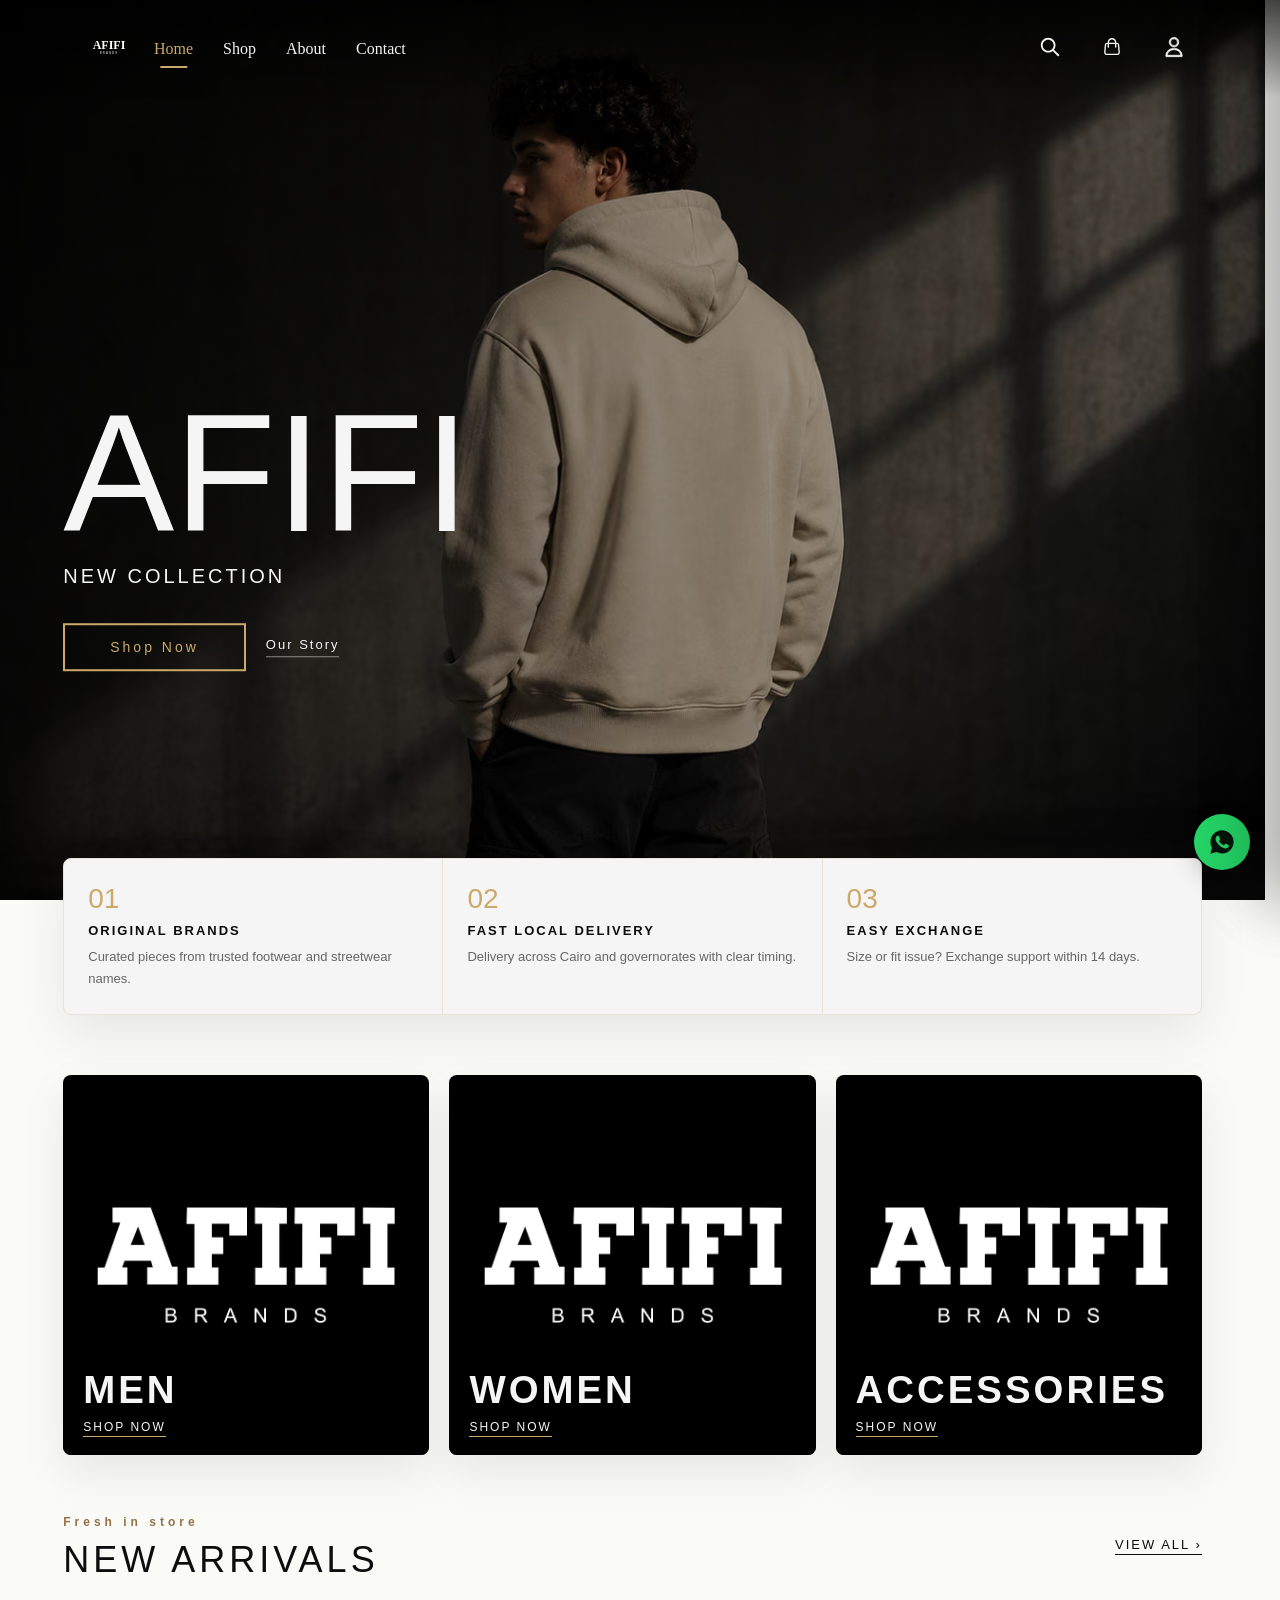
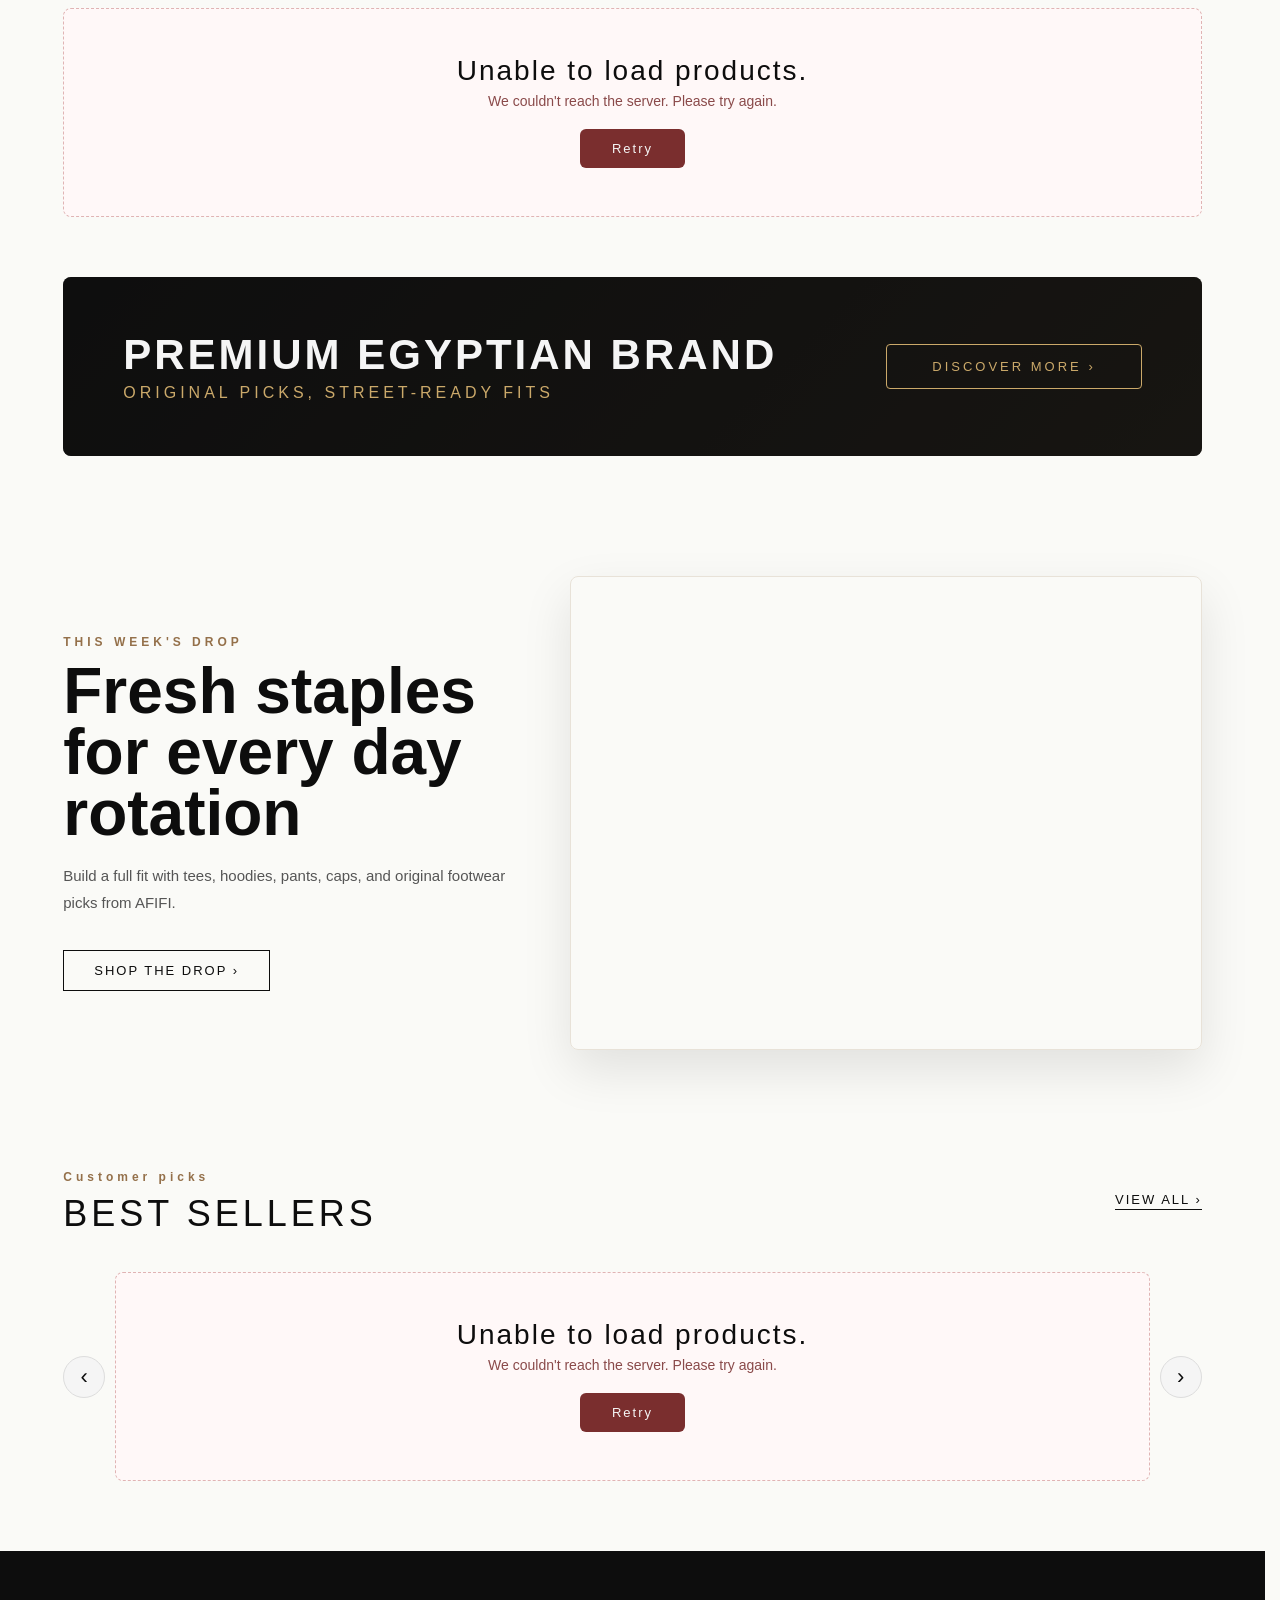
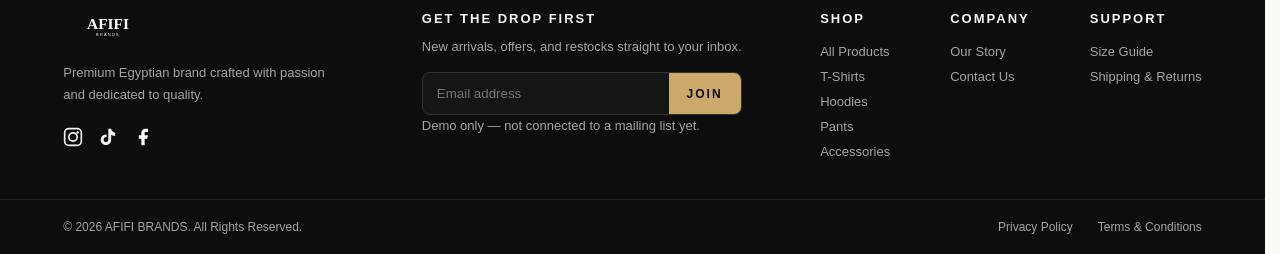
==== index.html @ f8538f4c "Improve storefront accessibility semantics" ====
<!DOCTYPE html>
<html lang="en">
<head>
    <meta charset="UTF-8">
    <meta name="viewport" content="width=device-width, initial-scale=1.0">
    <meta http-equiv="X-UA-Compatible" content="ie=edge">
    <link rel="icon" href="favicon.ico" sizes="any">
    <link rel="icon" type="image/png" sizes="32x32" href="images/favicon/favicon-32x32.png">
    <link rel="icon" type="image/png" sizes="16x16" href="images/favicon/favicon-16x16.png">
    <link rel="apple-touch-icon" sizes="180x180" href="images/favicon/apple-touch-icon.png">
    <link rel="manifest" href="images/favicon/site.webmanifest">
    <meta name="theme-color" content="#0D0D0D">
    <link rel="preload" href="fonts/bebas-neue-latin.woff2" as="font" type="font/woff2" crossorigin>
    <link rel="preload" href="fonts/montserrat-500-latin.woff2" as="font" type="font/woff2" crossorigin>
    <link rel="preload" as="image" type="image/avif" imagesrcset="images/hero/slide-1-768.avif 768w, images/hero/slide-1-1280.avif 1280w, images/hero/slide-1-1920.avif 1920w" imagesizes="100vw">
    <link rel="preload" as="image" type="image/webp" imagesrcset="images/hero/slide-1-768.webp 768w, images/hero/slide-1-1280.webp 1280w, images/hero/slide-1-1920.webp 1920w" imagesizes="100vw">
    <link rel="stylesheet" href="brand.css?v=1.40">
    <title>AFIFI | CLOTHING BRAND</title>
    <meta name="description" content="AFIFI - premium Egyptian streetwear brand. Shop original tees, hoodies, pants, and accessories built for everyday rotation.">
</head>
<body>

<nav class="navbar">
    <a href="index.html"><img src="images/AFIFI_BRANDS_VECTOR.svg" alt="AFIFI Logo"></a>
    <button class="hamburger" id="hamburger" aria-label="Menu">
        <span></span><span></span><span></span>
    </button>
    <div class="nav-menu" id="navMenu">
        <div class="sections">
            <a href="index.html" class="active">Home</a>
            <a href="shop.html">Shop</a>
            <a href="about.html">About</a>
            <a href="contact.html">Contact</a>
        </div>
        <div class="icons">
            <a href="#" aria-label="Search"><img src="images/search icon.svg" alt=""></a>
            <a href="#" aria-label="Cart"><img src="images/cart.svg" alt=""></a>
            <a href="#" aria-label="Profile"><img src="images/profile.svg" alt=""></a>
        </div>
    </div>
</nav>

<main id="main-content">

<section class="hero">
    <div class="hero-slides">
        <picture>
            <source type="image/avif" sizes="100vw" srcset="images/hero/slide-1-768.avif 768w, images/hero/slide-1-1280.avif 1280w, images/hero/slide-1-1920.avif 1920w">
            <source type="image/webp" sizes="100vw" srcset="images/hero/slide-1-768.webp 768w, images/hero/slide-1-1280.webp 1280w, images/hero/slide-1-1920.webp 1920w">
            <img src="images/hero/slide-1-1920.webp" class="slide active" alt="AFIFI collection look" width="1448" height="1086" decoding="async" fetchpriority="high">
        </picture>
        <picture data-lazy-slide>
            <source type="image/avif" sizes="100vw" data-srcset="images/hero/slide-2-768.avif 768w, images/hero/slide-2-1280.avif 1280w, images/hero/slide-2-1920.avif 1920w">
            <source type="image/webp" sizes="100vw" data-srcset="images/hero/slide-2-768.webp 768w, images/hero/slide-2-1280.webp 1280w, images/hero/slide-2-1920.webp 1920w">
            <img class="slide" data-src="images/hero/slide-2-1920.webp" alt="AFIFI streetwear look" width="1448" height="1086" decoding="async">
        </picture>
        <picture data-lazy-slide>
            <source type="image/avif" sizes="100vw" data-srcset="images/hero/slide-3-768.avif 768w, images/hero/slide-3-1280.avif 1280w, images/hero/slide-3-1920.avif 1920w">
            <source type="image/webp" sizes="100vw" data-srcset="images/hero/slide-3-768.webp 768w, images/hero/slide-3-1280.webp 1280w, images/hero/slide-3-1920.webp 1920w">
            <img class="slide" data-src="images/hero/slide-3-1920.webp" alt="AFIFI premium outfit" width="1448" height="1086" decoding="async">
        </picture>
    </div>
    <div class="hero-overlay"></div>
    <div class="hero-content">
        <h1>AFIFI</h1>
        <p>New Collection</p>
        <div class="hero-actions">
            <a href="shop.html" class="hero-btn">Shop Now</a>
            <a href="about.html" class="hero-link">Our Story</a>
        </div>
    </div>
</section>

<section class="trust-strip" aria-label="Shopping benefits">
    <div class="trust-item">
        <span>01</span>
        <strong>Original Brands</strong>
        <p>Curated pieces from trusted footwear and streetwear names.</p>
    </div>
    <div class="trust-item">
        <span>02</span>
        <strong>Fast Local Delivery</strong>
        <p>Delivery across Cairo and governorates with clear timing.</p>
    </div>
    <div class="trust-item">
        <span>03</span>
        <strong>Easy Exchange</strong>
        <p>Size or fit issue? Exchange support within 14 days.</p>
    </div>
</section>

<section class="categories">
    <a href="shop.html" class="category-card">
        <img src="images/Brand-logo.jpg" alt="Men">
        <div class="category-overlay">
            <h2>MEN</h2>
            <span>SHOP NOW</span>
        </div>
    </a>
    <a href="shop.html" class="category-card">
        <img src="images/Brand-logo.jpg" alt="Women">
        <div class="category-overlay">
            <h2>WOMEN</h2>
            <span>SHOP NOW</span>
        </div>
    </a>
    <a href="shop.html" class="category-card">
        <img src="images/Brand-logo.jpg" alt="Accessories">
        <div class="category-overlay">
            <h2>ACCESSORIES</h2>
            <span>SHOP NOW</span>
        </div>
    </a>
</section>

<section class="new-arrivals">
    <div class="arrivals-header">
        <div>
            <span class="section-label">Fresh in store</span>
            <h2>NEW ARRIVALS</h2>
        </div>
        <a href="shop.html" class="view-all">VIEW ALL &rsaquo;</a>
    </div>
    <div class="products-grid is-loading" id="newArrivalsGrid" aria-busy="true">
        <div class="home-section-loading" data-home-loading aria-live="polite">
            <div class="home-section-loading-spinner" aria-hidden="true"></div>
            <p class="home-section-loading-text">Loading new arrivals...</p>
        </div>
        <div class="home-products-empty" id="newArrivalsEmpty" hidden>
            <p class="home-products-empty-title">No new arrivals yet.</p>
            <p class="home-products-empty-text">Check back soon for fresh drops.</p>
        </div>
        <div class="home-products-error" id="newArrivalsError" hidden>
            <p class="home-products-error-title">Unable to load products.</p>
            <p class="home-products-error-text">We couldn't reach the server. Please try again.</p>
            <button type="button" class="home-products-retry" data-home-retry>Retry</button>
        </div>
    </div>
</section>

<section class="premium-banner">
    <div class="banner-content">
        <div class="banner-text">
            <h2>PREMIUM EGYPTIAN BRAND</h2>
            <p>ORIGINAL PICKS, STREET-READY FITS</p>
        </div>
        <a href="about.html" class="banner-btn">DISCOVER MORE &rsaquo;</a>
    </div>
</section>

<section class="featured-drop">
    <div class="drop-copy">
        <span class="section-label">THIS WEEK'S DROP</span>
        <h2>Fresh staples for every day rotation</h2>
        <p>Build a full fit with tees, hoodies, pants, caps, and original footwear picks from AFIFI.</p>
        <a href="shop.html" class="story-btn">SHOP THE DROP &rsaquo;</a>
    </div>
    <div class="drop-media">
        <picture>
            <source type="image/avif" sizes="(max-width: 768px) 100vw, 55vw" srcset="images/hero/slide-2-768.avif 768w, images/hero/slide-2-1280.avif 1280w">
            <source type="image/webp" sizes="(max-width: 768px) 100vw, 55vw" srcset="images/hero/slide-2-768.webp 768w, images/hero/slide-2-1280.webp 1280w">
            <img src="images/hero/slide-2-1280.webp" alt="AFIFI weekly drop" width="1448" height="1086" loading="lazy" decoding="async">
        </picture>
    </div>
</section>

<section class="best-sellers">
    <div class="arrivals-header">
        <div>
            <span class="section-label">Customer picks</span>
            <h2>BEST SELLERS</h2>
        </div>
        <a href="shop.html" class="view-all">VIEW ALL &rsaquo;</a>
    </div>
    <div class="carousel-wrapper is-loading">
        <button class="carousel-arrow left-arrow" aria-label="Previous products">&lsaquo;</button>
        <div class="carousel-track is-loading" id="bestSellersTrack" aria-busy="true">
            <div class="home-section-loading" data-home-loading aria-live="polite">
                <div class="home-section-loading-spinner" aria-hidden="true"></div>
                <p class="home-section-loading-text">Loading best sellers...</p>
            </div>
            <div class="home-products-empty" id="bestSellersEmpty" hidden>
                <p class="home-products-empty-title">No best sellers yet.</p>
                <p class="home-products-empty-text">Customer favorites will appear here soon.</p>
            </div>
            <div class="home-products-error" id="bestSellersError" hidden>
                <p class="home-products-error-title">Unable to load products.</p>
                <p class="home-products-error-text">We couldn't reach the server. Please try again.</p>
                <button type="button" class="home-products-retry" data-home-retry>Retry</button>
            </div>
        </div>
        <button class="carousel-arrow right-arrow" aria-label="Next products">&rsaquo;</button>
    </div>
</section>

</main>

<footer class="site-footer">
    <div class="footer-main">
        <div class="footer-brand">
            <img src="images/AFIFI_BRANDS_VECTOR.svg" alt="AFIFI Logo" class="footer-logo">
            <p>Premium Egyptian brand crafted with passion and dedicated to quality.</p>
            <div class="social-icons">
                <a href="https://www.instagram.com/afifi_15may?utm_source=ig_web_button_share_sheet&igsh=ZDNlZDc0MzIxNw==" aria-label="Instagram" target="_blank"><svg width="20" height="20" viewBox="0 0 24 24" fill="none" stroke="currentColor" stroke-width="2"><rect x="2" y="2" width="20" height="20" rx="5"/><circle cx="12" cy="12" r="5"/><circle cx="17.5" cy="6.5" r="1.5" fill="currentColor" stroke="none"/></svg></a>
                <a href="https://www.tiktok.com/@afifi9087?is_from_webapp=1&sender_device=pc" aria-label="TikTok" target="_blank"><svg width="20" height="20" viewBox="0 0 24 24" fill="currentColor"><path d="M19.59 6.69a4.83 4.83 0 01-3.77-4.25V2h-3.45v13.67a2.89 2.89 0 01-2.88 2.5 2.89 2.89 0 01-2.89-2.89 2.89 2.89 0 012.89-2.89c.28 0 .54.04.79.1V9.01a6.27 6.27 0 00-.79-.05 6.34 6.34 0 00-6.34 6.34 6.34 6.34 0 006.34 6.34 6.34 6.34 0 006.34-6.34V9.17a8.16 8.16 0 004.76 1.52v-3.4a4.85 4.85 0 01-1-.6z"/></svg></a>
                <a href="https://www.facebook.com/Afifibrands" aria-label="Facebook" target="_blank"><svg width="20" height="20" viewBox="0 0 24 24" fill="currentColor"><path d="M18 2h-3a5 5 0 00-5 5v3H7v4h3v8h4v-8h3l1-4h-4V7a1 1 0 011-1h3z"/></svg></a>
            </div>
        </div>
        <div class="footer-newsletter">
            <h3>GET THE DROP FIRST</h3>
            <p>New arrivals, offers, and restocks straight to your inbox.</p>
            <form class="newsletter-form">
                <input type="email" placeholder="Email address" aria-label="Email address">
                <button type="submit">JOIN</button>
            </form>
            <p class="form-demo-note">Demo only — not connected to a mailing list yet.</p>
        </div>
        <div class="footer-links">
            <div class="footer-col">
                <h3>SHOP</h3>
                <a href="shop.html">All Products</a>
                <a href="shop.html">T-Shirts</a>
                <a href="shop.html">Hoodies</a>
                <a href="shop.html">Pants</a>
                <a href="shop.html">Accessories</a>
            </div>
            <div class="footer-col">
                <h3>COMPANY</h3>
                <a href="about.html">Our Story</a>
                <a href="contact.html">Contact Us</a>
            </div>
            <div class="footer-col">
                <h3>SUPPORT</h3>
                <a href="support.html#size-guide">Size Guide</a>
                <a href="support.html#shipping">Shipping & Returns</a>
            </div>
        </div>
    </div>
    <div class="footer-bottom">
        <p>&copy; 2026 AFIFI BRANDS. All Rights Reserved.</p>
        <div class="footer-bottom-links">
            <a href="support.html#privacy">Privacy Policy</a>
            <a href="support.html#terms">Terms & Conditions</a>
        </div>
    </div>
</footer>

<!--
  API base URL (production / split deployment only):
  Uncomment and set before brand.js when the Laravel API is NOT on the same origin as this site.
  Required for static hosts such as GitHub Pages. Local dev (localhost, 127.0.0.1, file://)
  automatically uses http://127.0.0.1:8000/api — do not set this override locally.
  Example:
  <script>window.AFIFI_API_BASE_URL = 'https://api.yourdomain.com/api';</script>
-->
<script src="brand.js?v=1.33"></script>
</body>
</html>
---- brand.css ----
/* ========== SELF-HOSTED FONTS (SIL Open Font License) ========== */
/* font-display: optional — no visible swap; metric fallbacks fill slow loads */

@font-face {
    font-family: 'Bebas Neue';
    font-style: normal;
    font-weight: 400;
    font-display: optional;
    src: url('fonts/bebas-neue-latin.woff2') format('woff2');
    unicode-range: U+0000-00FF, U+0131, U+0152-0153, U+02BB-02BC, U+02C6, U+02DA, U+02DC, U+0304, U+0308, U+0329, U+2000-206F, U+20AC, U+2122, U+2191, U+2193, U+2212, U+2215, U+FEFF, U+FFFD;
}

@font-face {
    font-family: 'Montserrat';
    font-style: normal;
    font-weight: 500;
    font-display: optional;
    src: url('fonts/montserrat-500-latin.woff2') format('woff2');
    unicode-range: U+0000-00FF, U+0131, U+0152-0153, U+02BB-02BC, U+02C6, U+02DA, U+02DC, U+0304, U+0308, U+0329, U+2000-206F, U+20AC, U+2122, U+2191, U+2193, U+2212, U+2215, U+FEFF, U+FFFD;
}

@font-face {
    font-family: 'Montserrat';
    font-style: normal;
    font-weight: 600;
    font-display: optional;
    src: url('fonts/montserrat-600-latin.woff2') format('woff2');
    unicode-range: U+0000-00FF, U+0131, U+0152-0153, U+02BB-02BC, U+02C6, U+02DA, U+02DC, U+0304, U+0308, U+0329, U+2000-206F, U+20AC, U+2122, U+2191, U+2193, U+2212, U+2215, U+FEFF, U+FFFD;
}

@font-face {
    font-family: 'Montserrat';
    font-style: normal;
    font-weight: 700;
    font-display: optional;
    src: url('fonts/montserrat-700-latin.woff2') format('woff2');
    unicode-range: U+0000-00FF, U+0131, U+0152-0153, U+02BB-02BC, U+02C6, U+02DA, U+02DC, U+0304, U+0308, U+0329, U+2000-206F, U+20AC, U+2122, U+2191, U+2193, U+2212, U+2215, U+FEFF, U+FFFD;
}

@font-face {
    font-family: 'Poppins';
    font-style: normal;
    font-weight: 300;
    font-display: optional;
    src: url('fonts/poppins-300-latin.woff2') format('woff2');
    unicode-range: U+0000-00FF, U+0131, U+0152-0153, U+02BB-02BC, U+02C6, U+02DA, U+02DC, U+0304, U+0308, U+0329, U+2000-206F, U+20AC, U+2122, U+2191, U+2193, U+2212, U+2215, U+FEFF, U+FFFD;
}

@font-face {
    font-family: 'Poppins';
    font-style: normal;
    font-weight: 400;
    font-display: optional;
    src: url('fonts/poppins-400-latin.woff2') format('woff2');
    unicode-range: U+0000-00FF, U+0131, U+0152-0153, U+02BB-02BC, U+02C6, U+02DA, U+02DC, U+0304, U+0308, U+0329, U+2000-206F, U+20AC, U+2122, U+2191, U+2193, U+2212, U+2215, U+FEFF, U+FFFD;
}

@font-face {
    font-family: 'Poppins';
    font-style: normal;
    font-weight: 500;
    font-display: optional;
    src: url('fonts/poppins-500-latin.woff2') format('woff2');
    unicode-range: U+0000-00FF, U+0131, U+0152-0153, U+02BB-02BC, U+02C6, U+02DA, U+02DC, U+0304, U+0308, U+0329, U+2000-206F, U+20AC, U+2122, U+2191, U+2193, U+2212, U+2215, U+FEFF, U+FFFD;
}

@font-face {
    font-family: 'Poppins';
    font-style: normal;
    font-weight: 600;
    font-display: optional;
    src: url('fonts/poppins-600-latin.woff2') format('woff2');
    unicode-range: U+0000-00FF, U+0131, U+0152-0153, U+02BB-02BC, U+02C6, U+02DA, U+02DC, U+0304, U+0308, U+0329, U+2000-206F, U+20AC, U+2122, U+2191, U+2193, U+2212, U+2215, U+FEFF, U+FFFD;
}

@font-face {
    font-family: 'Poppins';
    font-style: normal;
    font-weight: 700;
    font-display: optional;
    src: url('fonts/poppins-700-latin.woff2') format('woff2');
    unicode-range: U+0000-00FF, U+0131, U+0152-0153, U+02BB-02BC, U+02C6, U+02DA, U+02DC, U+0304, U+0308, U+0329, U+2000-206F, U+20AC, U+2122, U+2191, U+2193, U+2212, U+2215, U+FEFF, U+FFFD;
}

:root {
    --black: #0D0D0D;
    --gold: #CBA96A;
    --gold-text: #94704A;
    --grey: #A3A3A3;
    --white : #F5F5F5;
    --paper: #FAFAF7;
    --line: #E8E2D8;
    --radius : 8px;
    --transform: translateY(-8px);

    /* Fonts — fallback faces use size-adjust metrics defined below */
    --font-heading: 'Bebas Neue', 'Bebas Neue Fallback', sans-serif;
    --font-body: 'Poppins', sans-serif;
    --font-accent: 'Montserrat', 'Montserrat Fallback', sans-serif;

    /* Spacing */
    --padding-page: 5%;
    --padding-section: 60px;
    --padding-element: 20px;
    --padding-btn: 14px 45px;
    --margin-section: 80px;
    --margin-element: 20px;
    --gap-large: 30px;
    --gap-medium: 20px;
    --gap-small: 10px;
}

html {
    scrollbar-gutter: stable;
}

/* Metric-matched fallbacks prevent hero CLS during webfont swap */
@font-face {
    font-family: 'Bebas Neue Fallback';
    font-style: normal;
    font-weight: 400;
    src: local('Arial Narrow'), local('Arial');
    size-adjust: 84%;
    ascent-override: 94%;
    descent-override: 22%;
    line-gap-override: 0%;
}

@font-face {
    font-family: 'Montserrat Fallback';
    font-style: normal;
    font-weight: 500 700;
    src: local('Arial');
    size-adjust: 97%;
    ascent-override: 95%;
    descent-override: 22%;
    line-gap-override: 0%;
}

html body {
    margin: 0;
    padding: 0;
    width: 100%;
    height: 100%;
    background: var(--paper);
    color: var(--black);
}

.navbar {
    display: flex;
    flex-direction: row;
    justify-content: space-between;
    align-items: center;
    background: linear-gradient(to bottom, rgba(0,0,0,0.7), transparent);
    position: fixed;
    top: 0;
    left: 0;
    width: 100%;
    z-index: 50;
    padding: 10px var(--padding-page);
    box-sizing: border-box;
}

.navbar img {
    padding: 2px 10px;
    width: 70px;
    height: 70px;
}
.navbar a {
    text-decoration: none;
    color: var(--white);
    cursor: pointer;
}

.sections a {
    position: relative;
    padding: 10px 0;
}

.sections a::after {
    content: '';
    position: absolute;
    bottom: 0;
    left: 50%;
    transform: translateX(-50%);
    width: 0;
    height: 2px;
    background-color: var(--gold);
    transition: width 0.3s ease;
}

.sections a:hover::after {
    width: 70%;
}
.sections {
    display: flex;
    flex-wrap: wrap;
    justify-content: center;
    align-items: center;
    gap: 30px;
}


.icons {
    display: flex;
    align-items: center;
    gap: 20px;
    padding-right: 2%;
}

.icons a {
    position: relative;
}

.icons img,
.icons svg {
    width: 22px;
    height: 22px;
    transition: transform 0.25s ease, opacity 0.25s ease;
}

.icons a:hover img,
.icons a:hover svg {
    opacity: 0.75;
    transform: translateY(-2px);
}

.wishlist-icon-link svg {
    transition: stroke 0.3s ease, fill 0.3s ease;
}

.wishlist-icon-link.has-items svg {
    stroke: var(--gold);
    fill: var(--gold);
}

/* Nav icon count badges (cart / wishlist) */
.nav-badge {
    position: absolute;
    top: -6px;
    right: -9px;
    min-width: 16px;
    height: 16px;
    padding: 0 4px;
    border-radius: 999px;
    background: var(--gold);
    color: var(--black);
    font-family: var(--font-accent), sans-serif;
    font-size: 10px;
    font-weight: 700;
    line-height: 16px;
    text-align: center;
    box-shadow: 0 2px 6px rgba(0,0,0,0.3);
    display: none;
}

.nav-badge.show {
    display: block;
}

/* Hamburger Button */
.hamburger {
    display: none;
    flex-direction: column;
    justify-content: center;
    gap: 5px;
    background: none;
    border: none;
    cursor: pointer;
    padding: 8px;
    z-index: 11;
}

.hamburger span {
    display: block;
    width: 22px;
    height: 2px;
    background: var(--white);
    transition: all 0.3s ease;
}

.hamburger.active span:nth-child(1) {
    transform: rotate(45deg) translate(5px, 5px);
}

.hamburger.active span:nth-child(2) {
    opacity: 0;
}

.hamburger.active span:nth-child(3) {
    transform: rotate(-45deg) translate(5px, -5px);
}

/* Nav Menu (Desktop: flex row, Mobile: hidden) */
.nav-menu {
    display: flex;
    align-items: center;
    gap: 0;
    flex: 1;
    justify-content: space-between;
}

/* ========== HERO SECTION ========== */

.hero {
    position: relative;
    width: 100%;
    min-height: 720px;
    height: 100vh;
    overflow: hidden;
}

.hero-slides {
    position: absolute;
    top: 0;
    left: 0;
    width: 100%;
    height: 100%;
}

.hero-slides picture {
    position: absolute;
    inset: 0;
    width: 100%;
    height: 100%;
    display: block;
}

.slide {
    position: absolute;
    top: 0;
    left: 0;
    width: 100%;
    height: 100%;
    object-fit: cover;
    object-position: center top;
    opacity: 0;
    transition: opacity 1s ease;
}

.slide.active {
    opacity: 1;
}

.hero-overlay {
    position: absolute;
    top: 0;
    left: 0;
    width: 100%;
    height: 100%;
    background: linear-gradient(90deg, rgba(0,0,0,0.78), rgba(0,0,0,0.38) 45%, rgba(0,0,0,0.18));
    z-index: 1;
}

.hero-content {
    position: absolute;
    top: 52%;
    left: var(--padding-page);
    transform: translateY(-50%);
    z-index: 2;
    text-align: left;
    color: var(--white);
}

.hero-content h1 {
    font-family: var(--font-heading);
    font-size: clamp(72px, 13vw, 168px);
    font-weight: 400;
    letter-spacing: 0;
    margin-bottom: 10px;
    line-height: 0.85;
    min-block-size: calc(clamp(72px, 13vw, 168px) * 0.85);
}

.hero-content p {
    font-family: var(--font-accent);
    font-size: clamp(14px, 2vw, 20px);
    font-weight: 500;
    letter-spacing: 3px;
    margin-bottom: 35px;
    color: var(--white);
    text-transform: uppercase;
    min-block-size: clamp(14px, 2vw, 20px);
}

.hero-kicker {
    display: inline-flex;
    margin-bottom: 14px;
    font-family: var(--font-accent), sans-serif;
    font-size: 12px;
    letter-spacing: 3px;
    text-transform: uppercase;
    color: var(--gold);
}

.hero-actions {
    display: flex;
    align-items: center;
    gap: 20px;
    flex-wrap: wrap;
    min-block-size: 46px;
}

.hero-btn {
    display: inline-block;
    padding: 14px 45px;
    background: transparent;
    border: 2px solid var(--gold);
    color: var(--gold);
    font-family: var(--font-accent);
    font-size: 14px;
    font-weight: 500;
    letter-spacing: 3px;
    cursor: pointer;
    transition: all 0.3s ease;
    text-decoration: none;
    box-sizing: border-box;
}

.hero-btn:hover {
    background: var(--gold);
    color: var(--black);
}

.hero-link {
    font-family: var(--font-accent);
    font-size: 13px;
    font-weight: 500;
    color: var(--white);
    letter-spacing: 2px;
    text-decoration: none;
    border-bottom: 1px solid rgba(245,245,245,0.5);
    padding-bottom: 4px;
    transition: color 0.3s ease, border-color 0.3s ease;
    box-sizing: border-box;
}

.hero-link:hover {
    color: var(--gold);
    border-color: var(--gold);
}

/* ========== TRUST STRIP ========== */

.trust-strip {
    display: grid;
    grid-template-columns: repeat(3, 1fr);
    gap: 1px;
    background: var(--line);
    margin: 0 var(--padding-page);
    transform: translateY(-42px);
    position: relative;
    z-index: 3;
    border: 1px solid var(--line);
    border-radius: var(--radius);
    overflow: hidden;
    box-shadow: 0 20px 50px rgba(0,0,0,0.08);
}

.trust-item {
    background: var(--white);
    padding: 24px;
}

.trust-item span {
    display: block;
    font-family: var(--font-heading), sans-serif;
    font-size: 28px;
    color: var(--gold);
    margin-bottom: 8px;
}

.trust-item strong {
    display: block;
    font-family: var(--font-accent), sans-serif;
    font-size: 13px;
    letter-spacing: 2px;
    text-transform: uppercase;
    margin-bottom: 8px;
}

.trust-item p {
    font-family: var(--font-body), sans-serif;
    font-size: 13px;
    line-height: 1.7;
    color: #666;
    margin: 0;
}

/* ========== CATEGORIES SECTION ========== */

.categories {
    display: flex;
    gap: var(--gap-medium);
    padding: 18px var(--padding-page) var(--padding-section);
    box-sizing: border-box;
}

.category-card {
    position: relative;
    flex: 1;
    overflow: hidden;
    border-radius: var(--radius);
    text-decoration: none;
    display: block;
    height: 380px;
    box-shadow: 0 18px 45px rgba(0,0,0,0.08);
}

.category-card img {
    width: 100%;
    height: 100%;
    object-fit: cover;
    transition: transform 0.5s ease;
}

.category-card:hover img {
    transform: scale(1.08);
}

.category-overlay {
    position: absolute;
    bottom: 0;
    left: 0;
    width: 100%;
    padding: var(--padding-element);
    box-sizing: border-box;
    background: linear-gradient(to top, rgba(0,0,0,0.78), transparent);
}

.category-overlay h2 {
    font-family: var(--font-heading), sans-serif;
    font-size: clamp(24px, 3vw, 40px);
    color: var(--white);
    margin: 0 0 5px 0;
    letter-spacing: 3px;
}

.category-overlay span {
    font-family: var(--font-accent), sans-serif;
    font-size: 12px;
    color: var(--white);
    letter-spacing: 2px;
    border-bottom: 1px solid var(--gold);
    padding-bottom: 2px;
}

/* ========== NEW ARRIVALS SECTION ========== */

.new-arrivals {
    padding: 0 var(--padding-page) var(--padding-section);
}

.arrivals-header {
    display: flex;
    justify-content: space-between;
    align-items: center;
    margin-bottom: var(--gap-large);
    gap: 20px;
}

.arrivals-header h2 {
    font-family: var(--font-heading);
    font-size: clamp(24px, 3vw, 36px);
    font-weight: 400;
    letter-spacing: 4px;
    line-height: 1;
    min-block-size: clamp(24px, 3vw, 36px);
    margin: 0;
    color: var(--black);
}

.view-all {
    font-family: var(--font-accent), sans-serif;
    font-size: 13px;
    text-decoration: none;
    color: var(--black);
    letter-spacing: 2px;
    border-bottom: 1px solid var(--black);
    padding-bottom: 2px;
    transition: color 0.3s ease;
}

.view-all:hover {
    color: var(--gold);
    border-color: var(--gold);
}

.products-grid {
    display: grid;
    grid-template-columns: repeat(auto-fill, minmax(210px, 1fr));
    gap: var(--gap-large);
}

.products-grid.is-loading .home-products-error,
.products-grid.is-loading .home-products-empty,
.carousel-track.is-loading .home-products-error,
.carousel-track.is-loading .home-products-empty {
    display: none !important;
}

.products-grid.is-loading .product-card,
.carousel-track.is-loading .product-card {
    display: none !important;
}

/* Section-level homepage loading — stable alternative to per-card skeletons */
.home-section-loading {
    grid-column: 1 / -1;
    display: flex;
    flex-direction: column;
    align-items: center;
    justify-content: center;
    gap: 14px;
    padding: 48px 24px;
    min-height: 200px;
    box-sizing: border-box;
}

.home-section-loading[hidden],
.products-grid:not(.is-loading) > .home-section-loading,
.carousel-track:not(.is-loading) > .home-section-loading,
.carousel-track.has-home-panel > .home-section-loading {
    display: none !important;
}

.carousel-track .home-section-loading {
    flex: 0 0 100%;
    min-width: 100%;
    width: 100%;
    scroll-snap-align: start;
}

.home-section-loading-spinner {
    width: 36px;
    height: 36px;
    border: 2px solid #ece8e1;
    border-top-color: var(--gold);
    border-radius: 50%;
    animation: home-section-spin 0.8s linear infinite;
}

.home-section-loading-text {
    font-family: var(--font-body), sans-serif;
    font-size: 13px;
    color: #6B6B6B;
    margin: 0;
}

@keyframes home-section-spin {
    to { transform: rotate(360deg); }
}

@media (prefers-reduced-motion: reduce) {
    .home-section-loading-spinner {
        animation: none;
        border-top-color: var(--gold);
    }
}

.products-grid .home-products-empty,
.products-grid .home-products-error {
    grid-column: 1 / -1;
}

.home-products-empty,
.home-products-error {
    text-align: center;
    padding: 48px 24px;
    border-radius: var(--radius);
    background: #fff;
}

.home-products-empty {
    border: 1px dashed var(--line);
}

.home-products-error {
    border: 1px dashed #e0b4b4;
    background: #fff8f8;
}

.home-products-empty-title,
.home-products-error-title {
    font-family: var(--font-heading);
    font-size: clamp(20px, 2.5vw, 28px);
    font-weight: 400;
    letter-spacing: 2px;
    line-height: 1;
    min-block-size: clamp(20px, 2.5vw, 28px);
    margin: 0 0 8px 0;
    color: var(--black);
}

.home-products-empty-text,
.home-products-error-text {
    font-family: var(--font-body), sans-serif;
    font-size: 14px;
    color: #6B6B6B;
    margin: 0 0 20px 0;
}

.home-products-error-text {
    color: #8a4a4a;
}

.home-products-retry {
    padding: 12px 32px;
    background: #7a2e2e;
    color: var(--white);
    border: none;
    border-radius: 6px;
    font-family: var(--font-accent), sans-serif;
    font-size: 13px;
    letter-spacing: 2px;
    cursor: pointer;
    transition: background 0.3s ease, color 0.3s ease;
}

.home-products-retry:hover:not(:disabled) {
    background: var(--gold);
    color: var(--black);
}

.home-products-retry:disabled {
    opacity: 0.72;
    cursor: wait;
}

.carousel-track .home-products-empty,
.carousel-track .home-products-error {
    flex: 0 0 100%;
    min-width: 100%;
    scroll-snap-align: start;
    box-sizing: border-box;
}

.carousel-track.has-home-panel,
.best-sellers.has-home-panel .carousel-track {
    display: block;
    overflow: visible;
    width: 100%;
}

.carousel-track.has-home-panel .home-products-empty,
.carousel-track.has-home-panel .home-products-error,
.best-sellers.has-home-panel .carousel-track .home-products-empty,
.best-sellers.has-home-panel .carousel-track .home-products-error {
    flex: unset;
    min-width: 0;
    width: 100%;
    max-width: 100%;
}

.best-sellers.has-home-panel .carousel-wrapper.is-loading .carousel-arrow,
.best-sellers.has-home-panel .carousel-wrapper:has(.carousel-track.is-loading) .carousel-arrow {
    visibility: hidden;
    pointer-events: none;
}

/* Homepage product skeletons — shared New Arrivals grid + Best Sellers carousel */
.new-arrivals .shop-skeleton-card {
    display: flex;
    flex-direction: column;
    gap: 0;
    min-width: 0;
    width: 100%;
    box-sizing: border-box;
}

.best-sellers .shop-skeleton-card {
    display: flex;
    flex-direction: column;
    gap: 0;
    min-width: 0;
    box-sizing: border-box;
}

.new-arrivals .shop-skeleton-img,
.best-sellers .shop-skeleton-img {
    width: 100%;
    aspect-ratio: 3 / 4;
    border-radius: var(--radius);
    border: 1px solid var(--line);
    box-sizing: border-box;
    background: linear-gradient(90deg, #ece8e1 25%, #f6f3ee 50%, #ece8e1 75%);
    background-color: #f6f3ee;
    background-size: 200% 100%;
    animation: product-skeleton-shimmer 1.4s ease-in-out infinite;
}

.new-arrivals .shop-skeleton-line,
.best-sellers .shop-skeleton-line {
    margin: 12px 4px 0;
    height: 13px;
    width: 72%;
    border-radius: 4px;
    background: linear-gradient(90deg, #ece8e1 25%, #f6f3ee 50%, #ece8e1 75%);
    background-size: 200% 100%;
    animation: product-skeleton-shimmer 1.4s ease-in-out infinite;
}

.new-arrivals .shop-skeleton-line.short,
.best-sellers .shop-skeleton-line.short {
    margin-top: 6px;
    width: 42%;
    height: 13px;
}

.carousel-track .shop-skeleton-card {
    flex: 0 0 180px;
    width: 180px;
    min-width: 180px;
    flex-shrink: 0;
    scroll-snap-align: start;
}

.product-card {
    cursor: pointer;
    min-width: 0;
}

.product-img {
    position: relative;
    overflow: hidden;
    border-radius: var(--radius);
    background: linear-gradient(135deg, #f6f3ee, #e9e4dc);
    aspect-ratio: 3 / 4;
    border: 1px solid var(--line);
}

.product-img img {
    width: 100%;
    height: 100%;
    object-fit: cover;
    transition: transform 0.4s ease;
}

.product-img a {
    display: block;
    width: 100%;
    height: 100%;
}

.product-card:hover .product-img img {
    transform: scale(1.05);
}

.wishlist {
    position: absolute;
    top: 12px;
    right: 12px;
    background: rgba(245,245,245,0.94);
    border: none;
    width: 34px;
    height: 34px;
    border-radius: 50%;
    font-size: 15px;
    cursor: pointer;
    display: flex;
    align-items: center;
    justify-content: center;
    color: var(--black);
    opacity: 1;
    transition: color 0.3s ease, opacity 0.3s ease, transform 0.3s ease;
    box-shadow: 0 2px 8px rgba(0,0,0,0.15);
}

.product-card:hover .wishlist {
    opacity: 1;
}

.wishlist:hover {
    transform: scale(1.15);
    color: var(--gold);
}

.wishlist.active {
    color: var(--gold);
    opacity: 1;
}

.product-badge {
    position: absolute;
    left: 12px;
    top: 12px;
    z-index: 2;
    background: var(--black);
    color: var(--white);
    border-radius: 999px;
    padding: 6px 10px;
    font-family: var(--font-accent), sans-serif;
    font-size: 10px;
    font-weight: 700;
    letter-spacing: 1.4px;
}

.product-badge-sold-out {
    background: #7a2e2e;
}

.product-card--sold-out .product-img img {
    opacity: 0.55;
}

.product-stock-status {
    margin: 8px 0 14px;
    font-size: 0.88rem;
    font-weight: 600;
    letter-spacing: 0.04em;
}

.product-stock-status.is-sold-out {
    color: #a33;
}

.product-stock-status.is-low-stock {
    color: #8a6a1a;
}

.whatsapp-order.is-disabled {
    pointer-events: none;
    opacity: 0.45;
    cursor: not-allowed;
}

.add-to-cart:disabled {
    opacity: 0.55;
    cursor: not-allowed;
}

.qty-btn:disabled {
    opacity: 0.45;
    cursor: not-allowed;
}

.product-info {
    padding: 12px 4px;
}

.product-info h4 {
    font-family: var(--font-accent), sans-serif;
    font-size: 13px;
    font-weight: 600;
    letter-spacing: 1px;
    margin: 0 0 6px 0;
    color: var(--black);
}

.product-info h4 a {
    color: inherit;
    text-decoration: none;
    transition: color 0.3s ease;
}

.product-info h4 a:hover {
    color: var(--gold);
}

.product-info p {
    font-family: var(--font-body), sans-serif;
    font-size: 13px;
    margin: 0;
    color: #555;
}

/* ========== PREMIUM BANNER ========== */

.premium-banner {
    margin: 0 var(--padding-page) var(--padding-section);
    background: linear-gradient(135deg, #111, #28231B);
    border-radius: var(--radius);
    overflow: hidden;
    position: relative;
}

.premium-banner::before {
    content: '';
    position: absolute;
    top: 0;
    left: 0;
    width: 100%;
    height: 100%;
    background: rgba(13, 13, 13, 0.6);
}

.banner-content {
    position: relative;
    z-index: 1;
    display: flex;
    justify-content: space-between;
    align-items: center;
    padding: 54px var(--padding-section);
    flex-wrap: wrap;
    gap: var(--gap-large);
}

/* ========== FEATURED DROP ========== */

.featured-drop {
    display: grid;
    grid-template-columns: minmax(0, 0.85fr) minmax(0, 1.15fr);
    gap: 40px;
    align-items: center;
    padding: var(--padding-section) var(--padding-page);
}

.drop-copy h2 {
    font-family: var(--font-heading), sans-serif;
    font-size: clamp(34px, 5vw, 64px);
    line-height: 0.95;
    letter-spacing: 0;
    margin: 0 0 18px 0;
    color: var(--black);
}

.drop-copy p {
    max-width: 460px;
    font-family: var(--font-body), sans-serif;
    font-size: 15px;
    line-height: 1.8;
    color: #555;
    margin: 0 0 24px 0;
}

.drop-media {
    min-height: 420px;
    border-radius: var(--radius);
    overflow: hidden;
    border: 1px solid var(--line);
    box-shadow: 0 20px 50px rgba(0,0,0,0.1);
}

.drop-media picture {
    display: block;
    width: 100%;
    height: 100%;
    min-height: 420px;
}

.drop-media img {
    width: 100%;
    height: 100%;
    min-height: 420px;
    object-fit: cover;
    display: block;
}

.banner-text h2 {
    font-family: var(--font-heading), sans-serif;
    font-size: clamp(24px, 4vw, 42px);
    color: var(--white);
    margin: 0 0 5px 0;
    letter-spacing: 3px;
}

.banner-text p {
    font-family: var(--font-accent), sans-serif;
    font-size: clamp(12px, 1.5vw, 16px);
    color: var(--gold);
    letter-spacing: 4px;
    margin: 0;
}

.banner-btn {
    font-family: var(--font-accent), sans-serif;
    font-size: 13px;
    text-decoration: none;
    color: var(--gold);
    letter-spacing: 3px;
    border: 1px solid var(--gold);
    padding: var(--padding-btn);
    border-radius: 4px;
    transition: all 0.3s ease;
}

.banner-btn:hover {
    background: var(--gold);
    color: var(--black);
}

/* ========== BEST SELLERS CAROUSEL ========== */

.best-sellers {
    padding: var(--padding-section) var(--padding-page);
    box-sizing: border-box;
    width: 100%;
    max-width: 100%;
    overflow-x: clip;
}

.best-sellers .arrivals-header {
    width: 100%;
    max-width: 100%;
    box-sizing: border-box;
    min-width: 0;
}

.best-sellers .arrivals-header > div:first-child {
    min-width: 0;
    flex: 1 1 auto;
}

.best-sellers .view-all {
    flex-shrink: 0;
    white-space: nowrap;
}

.best-sellers .carousel-wrapper {
    width: 100%;
    max-width: 100%;
    min-width: 0;
    box-sizing: border-box;
}

.carousel-wrapper {
    position: relative;
    display: flex;
    align-items: center;
    gap: 10px;
}

.best-sellers .carousel-wrapper.is-loading .carousel-arrow,
.best-sellers .carousel-wrapper:has(.carousel-track.is-loading) .carousel-arrow {
    visibility: hidden;
    pointer-events: none;
}

@media (min-width: 769px) {
    .best-sellers .carousel-track.is-loading > .shop-skeleton-card {
        flex: 0 0 180px;
        width: 180px;
        min-width: 180px;
        max-width: 180px;
    }
}

.carousel-track {
    display: flex;
    gap: var(--gap-medium);
    overflow-x: auto;
    scroll-behavior: smooth;
    scrollbar-width: none;
    -ms-overflow-style: none;
    -webkit-overflow-scrolling: touch;
    scroll-snap-type: x mandatory;
    padding: 10px 0;
    flex: 1;
    min-width: 0;
}

.carousel-track::-webkit-scrollbar {
    display: none;
}

.carousel-track .product-card {
    min-width: 180px;
    flex-shrink: 0;
    scroll-snap-align: start;
}

.carousel-track .product-img img {
    object-fit: contain;
    padding: 18px;
    box-sizing: border-box;
}

.carousel-arrow {
    background: var(--white);
    border: 1px solid #ddd;
    width: 42px;
    height: 42px;
    border-radius: 50%;
    font-size: 22px;
    cursor: pointer;
    display: flex;
    align-items: center;
    justify-content: center;
    flex-shrink: 0;
    transition: all 0.3s ease;
    color: var(--black);
}

.carousel-arrow:hover {
    background: var(--black);
    color: var(--white);
    border-color: var(--black);
}

/* ========== FOOTER ========== */

.site-footer {
    background-color: var(--black);
    color: var(--white);
    padding-top: var(--padding-section);
}

.footer-main {
    display: flex;
    justify-content: space-between;
    gap: var(--gap-large);
    padding: 0 var(--padding-page) 40px;
    flex-wrap: wrap;
}

.footer-brand {
    max-width: 280px;
}

.footer-newsletter {
    max-width: 340px;
}

.footer-newsletter h3 {
    font-family: var(--font-accent), sans-serif;
    font-size: 13px;
    font-weight: 700;
    letter-spacing: 2px;
    margin: 0 0 10px 0;
    color: var(--white);
}

.footer-newsletter p {
    font-family: var(--font-body), sans-serif;
    font-size: 13px;
    color: var(--grey);
    line-height: 1.7;
    margin: 0 0 14px 0;
}

.newsletter-form {
    display: flex;
    border: 1px solid #333;
    border-radius: var(--radius);
    overflow: hidden;
    background: #151515;
}

.newsletter-form input {
    min-width: 0;
    flex: 1;
    border: none;
    background: transparent;
    color: var(--white);
    padding: 13px 14px;
    font-family: var(--font-body), sans-serif;
    outline: none;
}

.newsletter-form button {
    border: none;
    background: var(--gold);
    color: var(--black);
    font-family: var(--font-accent), sans-serif;
    font-size: 12px;
    font-weight: 700;
    letter-spacing: 2px;
    padding: 0 18px;
    cursor: pointer;
}

.footer-logo {
    width: 90px;
    height: auto;
    margin-bottom: 15px;
}

.footer-brand p {
    font-family: var(--font-body), sans-serif;
    font-size: 13px;
    color: var(--grey);
    line-height: 1.7;
    margin: 0 0 20px 0;
}

.social-icons {
    display: flex;
    gap: 15px;
}

.social-icons a {
    color: var(--white);
    transition: color 0.3s ease;
}

.social-icons a:hover {
    color: var(--gold);
}

.footer-links {
    display: flex;
    gap: 60px;
    flex-wrap: wrap;
}

.footer-col {
    display: flex;
    flex-direction: column;
    gap: 10px;
}

.footer-col h3 {
    font-family: var(--font-accent), sans-serif;
    font-size: 13px;
    font-weight: 700;
    letter-spacing: 2px;
    margin: 0 0 8px 0;
    color: var(--white);
}

.footer-col a {
    font-family: var(--font-body), sans-serif;
    font-size: 13px;
    color: var(--grey);
    text-decoration: none;
    transition: color 0.3s ease;
}

.footer-col a:hover {
    color: var(--gold);
}

.footer-bottom {
    display: flex;
    justify-content: space-between;
    align-items: center;
    padding: 20px var(--padding-page);
    border-top: 1px solid #222;
    flex-wrap: wrap;
    gap: 10px;
}

.footer-bottom p {
    font-family: var(--font-body), sans-serif;
    font-size: 12px;
    color: var(--grey);
    margin: 0;
}

.footer-bottom-links {
    display: flex;
    gap: 25px;
}

.footer-bottom-links a {
    font-family: var(--font-body), sans-serif;
    font-size: 12px;
    color: var(--grey);
    text-decoration: none;
    transition: color 0.3s ease;
}

.footer-bottom-links a:hover {
    color: var(--gold);
}

/* ========== SOLID NAVBAR (Inner Pages) ========== */

.navbar-solid {
    background: var(--black) !important;
    position: relative;
}

.sections a.active {
    color: var(--gold);
}

.sections a.active::after {
    width: 70%;
}

/* ========== PAGE HEADER ========== */

.page-header {
    background: var(--black);
    padding: 100px var(--padding-page) 50px;
    text-align: center;
}

.page-header h1 {
    font-family: var(--font-heading);
    font-size: clamp(32px, 5vw, 56px);
    font-weight: 400;
    color: var(--white);
    letter-spacing: 6px;
    line-height: 1;
    margin: 0 0 12px 0;
    min-block-size: clamp(32px, 5vw, 56px);
}

.breadcrumbs {
    font-family: var(--font-body), sans-serif;
    font-size: 13px;
    color: var(--grey);
}

.breadcrumbs a { color: var(--grey); text-decoration: none; transition: color 0.3s ease; }
.breadcrumbs a:hover { color: var(--gold); }
.breadcrumbs span { margin: 0 6px; }

.breadcrumbs-section {
    background: var(--black);
    padding: 90px var(--padding-page) 20px;
    font-family: var(--font-body), sans-serif;
    font-size: 13px;
    color: var(--grey);
}

.breadcrumbs-section a { color: var(--grey); text-decoration: none; transition: color 0.3s ease; }
.breadcrumbs-section a:hover { color: var(--gold); }
.breadcrumbs-section span { margin: 0 6px; }

/* ========== SHOP PAGE ========== */

.shop-content {
    display: flex;
    gap: 48px;
    padding: var(--padding-section) var(--padding-page);
    align-items: flex-start;
}

.shop-sidebar {
    width: 240px;
    flex-shrink: 0;
    position: sticky;
    top: 24px;
}

.shop-controls {
    display: flex;
    flex-direction: column;
    gap: 28px;
    padding: 24px 22px;
    background: #fff;
    border: 1px solid var(--line);
    border-radius: var(--radius);
}

.filter-group {
    margin-bottom: 0;
}

.filter-group h2 {
    font-family: var(--font-accent), sans-serif;
    font-size: 11px;
    font-weight: 700;
    letter-spacing: 2px;
    text-transform: uppercase;
    margin: 0 0 12px 0;
    color: var(--black);
}

.filter-btn-list {
    display: flex;
    flex-direction: column;
    gap: 0;
}

.filter-btn {
    display: block;
    width: 100%;
    text-align: left;
    background: none;
    border: none;
    font-family: var(--font-body), sans-serif;
    font-size: 14px;
    padding: 10px 0;
    cursor: pointer;
    color: #555;
    transition: color 0.3s ease;
    border-bottom: 1px solid #eee;
}

.filter-btn:last-child {
    border-bottom: 0;
}

.filter-btn:hover,
.filter-btn.active {
    color: var(--gold);
    font-weight: 500;
}

.filter-btn:focus-visible {
    outline: 2px solid var(--gold);
    outline-offset: 2px;
}

.sort-select {
    width: 100%;
    padding: 11px 12px;
    border: 1px solid #ddd;
    border-radius: 6px;
    font-family: var(--font-body), sans-serif;
    font-size: 13px;
    background: var(--white);
    cursor: pointer;
    outline: none;
    box-sizing: border-box;
}

.sort-select:focus,
.sort-select:focus-visible {
    border-color: var(--gold);
    outline: 2px solid var(--gold);
    outline-offset: 2px;
}

.shop-count {
    margin: 18px 2px 0;
    font-family: var(--font-accent), sans-serif;
    font-size: 12px;
    letter-spacing: 1px;
    color: #6B6B6B;
}

.shop-grid {
    flex: 1;
    display: grid;
    grid-template-columns: repeat(auto-fill, minmax(200px, 1fr));
    gap: var(--gap-large);
    min-width: 0;
}

.shop-grid.is-loading .shop-empty,
.shop-grid.is-loading .shop-error {
    display: none !important;
}

.shop-skeleton-card {
    display: flex;
    flex-direction: column;
    gap: 12px;
}

.shop-skeleton-img {
    width: 100%;
    aspect-ratio: 3 / 4;
    border-radius: var(--radius);
    background: linear-gradient(90deg, #ece8e1 25%, #f6f3ee 50%, #ece8e1 75%);
    background-size: 200% 100%;
    animation: product-skeleton-shimmer 1.4s ease-in-out infinite;
}

.shop-skeleton-line {
    height: 12px;
    width: 72%;
    border-radius: 4px;
    background: linear-gradient(90deg, #ece8e1 25%, #f6f3ee 50%, #ece8e1 75%);
    background-size: 200% 100%;
    animation: product-skeleton-shimmer 1.4s ease-in-out infinite;
}

.shop-skeleton-line.short {
    width: 42%;
    height: 10px;
}

.shop-empty {
    grid-column: 1 / -1;
    text-align: center;
    padding: 70px 24px;
    border: 1px dashed var(--line);
    border-radius: var(--radius);
    background: #fff;
}

.shop-empty-title {
    font-family: var(--font-heading);
    font-size: 26px;
    font-weight: 400;
    letter-spacing: 2px;
    line-height: 1;
    min-block-size: 26px;
    color: var(--black);
    margin: 0 0 8px 0;
}

.shop-empty-text {
    font-family: var(--font-body), sans-serif;
    font-size: 14px;
    color: #777;
    margin: 0 0 22px 0;
}

.shop-empty-clear {
    padding: 12px 32px;
    background: var(--black);
    color: var(--white);
    border: none;
    border-radius: 6px;
    font-family: var(--font-accent), sans-serif;
    font-size: 13px;
    letter-spacing: 2px;
    cursor: pointer;
    transition: background 0.3s ease, color 0.3s ease;
}

.shop-empty-clear:hover {
    background: var(--gold);
    color: var(--black);
}

.shop-error {
    grid-column: 1 / -1;
    text-align: center;
    padding: 70px 24px;
    border: 1px dashed #e0b4b4;
    border-radius: var(--radius);
    background: #fff8f8;
}

.shop-error-title {
    font-family: var(--font-heading);
    font-size: 26px;
    font-weight: 400;
    line-height: 1;
    min-block-size: 26px;
    letter-spacing: 2px;
    margin: 0 0 10px 0;
    color: var(--black);
}

.shop-error-text {
    font-family: var(--font-body), sans-serif;
    font-size: 14px;
    color: #8a4a4a;
    margin: 0 0 22px 0;
}

.shop-error-retry {
    padding: 12px 32px;
    background: #7a2e2e;
    color: var(--white);
    border: none;
    border-radius: 6px;
    font-family: var(--font-accent), sans-serif;
    font-size: 13px;
    letter-spacing: 2px;
    cursor: pointer;
    transition: background 0.3s ease, color 0.3s ease;
}

.shop-error-retry:hover:not(:disabled) {
    background: var(--gold);
    color: var(--black);
}

.shop-error-retry:disabled {
    opacity: 0.72;
    cursor: wait;
}

.shop-search-input {
    width: 100%;
    box-sizing: border-box;
    padding: 11px 12px;
    border: 1px solid #ddd;
    border-radius: 6px;
    font-family: var(--font-body), sans-serif;
    font-size: 13px;
    background: var(--white);
    outline: none;
    transition: border-color 0.3s ease;
}

.shop-search-input:focus-visible {
    border-color: var(--gold);
    outline: 2px solid var(--gold);
    outline-offset: 2px;
}

/* ========== HEADER SEARCH OVERLAY ========== */

.search-overlay {
    position: fixed;
    inset: 0;
    z-index: 1200;
    display: flex;
    align-items: flex-start;
    justify-content: center;
    padding: 88px 16px 16px;
    opacity: 0;
    visibility: hidden;
    pointer-events: none;
    transition: opacity 0.36s ease, visibility 0.36s ease;
}

.search-overlay.is-open {
    opacity: 1;
    visibility: visible;
    pointer-events: auto;
}

.search-overlay[hidden] {
    display: none !important;
}

.search-overlay-backdrop {
    position: absolute;
    inset: 0;
    background: rgba(6, 21, 11, 0.5);
    backdrop-filter: blur(3px);
    opacity: 0;
    transition: opacity 0.36s ease;
}

.search-overlay.is-open .search-overlay-backdrop {
    opacity: 1;
}

.search-dropdown {
    position: relative;
    width: min(100%, 520px);
    background: var(--white);
    border: 1px solid var(--line);
    border-radius: var(--radius);
    box-shadow: 0 24px 48px rgba(0, 0, 0, 0.18);
    padding: 22px 20px 20px;
    opacity: 0;
    transform: translateY(-14px) scale(0.98);
    transition: opacity 0.36s cubic-bezier(0.22, 1, 0.36, 1), transform 0.36s cubic-bezier(0.22, 1, 0.36, 1);
}

.search-overlay.is-open .search-dropdown {
    opacity: 1;
    transform: translateY(0) scale(1);
}

.search-overlay-title {
    font-family: var(--font-accent), sans-serif;
    font-size: 14px;
    letter-spacing: 2px;
    margin: 0 0 14px 0;
    color: var(--black);
}

.search-overlay-form {
    display: flex;
    gap: 10px;
    align-items: stretch;
}

.search-overlay-input {
    flex: 1;
    min-width: 0;
    padding: 12px 14px;
    border: 1px solid #ddd;
    border-radius: 8px;
    font-family: var(--font-body), sans-serif;
    font-size: 14px;
    outline: none;
    transition: border-color 0.3s ease;
}

.search-overlay-input:focus-visible {
    border-color: var(--gold);
    outline: 2px solid var(--gold);
    outline-offset: 2px;
}

.search-overlay-submit {
    flex-shrink: 0;
    padding: 12px 20px;
    background: var(--black);
    color: var(--white);
    border: none;
    border-radius: 8px;
    font-family: var(--font-accent), sans-serif;
    font-size: 13px;
    letter-spacing: 2px;
    cursor: pointer;
    transition: background 0.3s ease, color 0.3s ease;
}

.search-overlay-submit:hover,
.search-overlay-submit:focus-visible {
    background: var(--gold);
    color: var(--black);
}

.search-overlay-close {
    position: absolute;
    top: 10px;
    right: 12px;
    border: 0;
    background: none;
    color: #999;
    font-size: 24px;
    line-height: 1;
    cursor: pointer;
    padding: 4px;
    transition: color 0.25s ease;
}

.search-overlay-close:hover,
.search-overlay-close:focus-visible {
    color: var(--black);
    outline: 2px solid var(--gold);
    outline-offset: 2px;
}

body.search-open {
    overflow: hidden;
}

@media (max-width: 768px) {
    .search-overlay {
        padding-top: 76px;
    }

    .search-overlay-form {
        flex-direction: column;
    }

    .search-overlay-submit {
        width: 100%;
    }
}

/* ========== PRODUCT DETAIL ========== */

.product-detail { display: flex; gap: 50px; padding: 30px var(--padding-page) var(--padding-section); }

.product-detail.is-loading .color-options,
.product-detail.is-loading .size-options,
.product-detail.is-loading .quantity-selector,
.product-detail.is-loading .add-to-cart,
.product-detail.is-loading .whatsapp-order,
.product-detail.is-loading .add-wishlist,
.product-detail.is-loading .purchase-notes {
    display: none;
}

.product-detail.is-loading ~ .product-tabs,
.product-detail.is-loading ~ .related-products {
    visibility: hidden;
    height: 0;
    overflow: hidden;
    margin: 0;
    padding: 0;
}

.product-detail.is-load-error .color-options,
.product-detail.is-load-error .size-options,
.product-detail.is-load-error .quantity-selector,
.product-detail.is-load-error .add-to-cart,
.product-detail.is-load-error .whatsapp-order,
.product-detail.is-load-error .add-wishlist,
.product-detail.is-load-error .purchase-notes {
    display: none;
}

.product-detail.is-load-error ~ .product-tabs,
.product-detail.is-load-error ~ .related-products {
    visibility: hidden;
    height: 0;
    overflow: hidden;
    margin: 0;
    padding: 0;
}

.product-load-error-retry {
    display: inline-block;
    margin: 8px 0 24px 0;
    padding: 12px 32px;
    background: #7a2e2e;
    color: var(--white);
    border: none;
    border-radius: 6px;
    font-family: var(--font-accent), sans-serif;
    font-size: 13px;
    letter-spacing: 2px;
    cursor: pointer;
    transition: background 0.3s ease, color 0.3s ease;
}

.product-load-error-retry:hover:not(:disabled) {
    background: var(--gold);
    color: var(--black);
}

.product-load-error-retry:disabled {
    opacity: 0.72;
    cursor: wait;
}

.product-load-error-retry[hidden] {
    display: none;
}

.product-loading-message {
    font-family: var(--font-body), sans-serif;
    font-size: 14px;
    color: var(--grey);
    margin: 0 0 12px 0;
    letter-spacing: 0.5px;
}

.product-image-skeleton {
    position: absolute;
    inset: 0;
    width: 100%;
    height: 100%;
    border-radius: var(--radius);
    background: linear-gradient(90deg, #ece8e1 25%, #f6f3ee 50%, #ece8e1 75%);
    background-size: 200% 100%;
    animation: product-skeleton-shimmer 1.4s ease-in-out infinite;
}

.product-detail.is-loading .product-price:empty,
.product-detail.is-loading .product-desc:empty {
    display: block;
    border-radius: 4px;
    margin-bottom: 8px;
    background: linear-gradient(90deg, #ece8e1 25%, #f6f3ee 50%, #ece8e1 75%);
    background-size: 200% 100%;
    animation: product-skeleton-shimmer 1.4s ease-in-out infinite;
}

.product-detail.is-loading .product-price:empty {
    width: 120px;
    height: 18px;
}

.product-detail.is-loading .product-desc:empty {
    width: 85%;
    height: 48px;
}

.product-tab-loading {
    color: var(--grey);
    font-family: var(--font-body), sans-serif;
}

@keyframes product-skeleton-shimmer {
    0% { background-position: 200% 0; }
    100% { background-position: -200% 0; }
}

.product-gallery { flex: 1; max-width: 500px; }

.main-image {
    position: relative;
    background: #f0f0f0;
    border-radius: var(--radius);
    overflow: hidden;
    margin-bottom: 15px;
    aspect-ratio: 3 / 4;
}

.main-image img {
    position: absolute;
    inset: 0;
    width: 100%;
    height: 100%;
    display: block;
    object-fit: cover;
    opacity: 0;
    transition: opacity 0.3s ease;
}

.main-image img.is-loaded {
    opacity: 1;
}

.thumbnails {
    display: flex;
    gap: 10px;
    flex-wrap: wrap;
}

.thumb-btn {
    display: block;
    background: none;
    border: none;
    padding: 0;
    margin: 0;
    line-height: 0;
    cursor: pointer;
    border-radius: 8px;
}

.thumb-btn:focus-visible {
    outline: 2px solid var(--gold);
    outline-offset: 2px;
}

.thumb {
    width: 80px;
    height: 80px;
    object-fit: cover;
    border-radius: 8px;
    border: 2px solid transparent;
    cursor: pointer;
    opacity: 0.5;
    transition: opacity 0.3s ease, border-color 0.3s ease;
    background: #f0f0f0;
}
.thumb:hover, .thumb.active-thumb { opacity: 1; border-color: var(--gold); }

.product-details-info { flex: 1; }
.product-details-info h1 {
    font-family: var(--font-heading);
    font-size: clamp(28px, 4vw, 42px);
    font-weight: 400;
    letter-spacing: 3px;
    line-height: 1;
    min-block-size: clamp(28px, 4vw, 42px);
    margin: 0 0 10px 0;
    color: var(--black);
}
.product-price { font-family: var(--font-accent), sans-serif; font-size: 22px; font-weight: 700; color: var(--gold); margin: 0 0 20px 0; }
.product-desc { font-family: var(--font-body), sans-serif; font-size: 14px; line-height: 1.7; color: #555; margin: 0 0 25px 0; }

.product-detail-badge {
    display: inline-block;
    background: var(--black);
    color: var(--white);
    border-radius: 999px;
    padding: 6px 12px;
    font-family: var(--font-accent), sans-serif;
    font-size: 11px;
    font-weight: 700;
    letter-spacing: 1.4px;
    margin-bottom: 12px;
}

.product-compare-price {
    margin-left: 10px;
    font-size: 0.75em;
    font-weight: 600;
    color: #999;
    text-decoration: line-through;
}

.option-label { display: block; font-family: var(--font-accent), sans-serif; font-size: 12px; font-weight: 700; letter-spacing: 2px; margin-bottom: 10px; color: var(--black); }
.color-options, .size-options, .quantity-selector { margin-bottom: 22px; }
.color-swatches { display: flex; gap: 10px; }
.color-swatch {
    width: 30px; height: 30px; border-radius: 50%; cursor: pointer; border: 2px solid transparent;
    padding: 0; display: inline-block; transition: border-color 0.3s ease;
}
.color-swatch.active, .color-swatch:hover { border-color: var(--gold); }
.color-swatch:focus-visible { outline: 2px solid var(--gold); outline-offset: 2px; }
.size-btns { display: flex; gap: 10px; }

.size-btn {
    width: 46px; height: 46px; border: 1px solid #ddd; background: none; border-radius: 8px;
    font-family: var(--font-accent), sans-serif; font-size: 13px; font-weight: 600; cursor: pointer; transition: all 0.3s ease;
}
.size-btn:hover, .size-btn.active { background: var(--black); color: var(--white); border-color: var(--black); }

.qty-controls { display: flex; align-items: center; border: 1px solid #ddd; border-radius: 8px; width: fit-content; }
.qty-btn { width: 42px; height: 42px; border: none; background: none; font-size: 18px; cursor: pointer; transition: background 0.3s ease; }
.qty-btn:hover { background: #f0f0f0; }
.qty-value { width: 40px; text-align: center; font-family: var(--font-accent), sans-serif; font-size: 15px; font-weight: 600; }

.add-to-cart {
    width: 100%; padding: 16px; background: var(--black); color: var(--white); border: none;
    font-family: var(--font-accent), sans-serif; font-size: 14px; letter-spacing: 3px;
    cursor: pointer; border-radius: 8px; transition: background 0.3s ease; margin-bottom: 12px;
}
.add-to-cart:hover { background: var(--gold); color: var(--black); }

.whatsapp-order {
    display: block;
    width: 100%;
    box-sizing: border-box;
    padding: 15px;
    margin-bottom: 12px;
    border-radius: 8px;
    background: #25D366;
    color: #06150B;
    text-align: center;
    text-decoration: none;
    font-family: var(--font-accent), sans-serif;
    font-size: 13px;
    font-weight: 700;
    letter-spacing: 2px;
    transition: transform 0.25s ease, filter 0.25s ease;
}

.whatsapp-order:hover {
    filter: brightness(0.95);
    transform: translateY(-2px);
}

.add-wishlist { display: block; text-align: center; font-family: var(--font-body), sans-serif; font-size: 14px; color: #555; text-decoration: none; transition: color 0.3s ease; }
.add-wishlist:hover { color: var(--gold); }
.add-wishlist.active { color: var(--gold); font-weight: 600; }

.visually-hidden {
    position: absolute;
    width: 1px;
    height: 1px;
    padding: 0;
    margin: -1px;
    overflow: hidden;
    clip: rect(0, 0, 0, 0);
    white-space: nowrap;
    border: 0;
}

.purchase-notes {
    display: grid;
    gap: 8px;
    margin-top: 22px;
    padding: 18px;
    border: 1px solid var(--line);
    border-radius: var(--radius);
    background: #fff;
}

.purchase-notes p {
    position: relative;
    margin: 0;
    padding-left: 18px;
    font-family: var(--font-body), sans-serif;
    font-size: 13px;
    color: #555;
}

.purchase-notes p::before {
    content: '';
    position: absolute;
    left: 0;
    top: 0.65em;
    width: 6px;
    height: 6px;
    border-radius: 50%;
    background: var(--gold);
}

/* Product Tabs */
.product-tabs { padding: 0 var(--padding-page) var(--padding-section); border-top: 1px solid #eee; }
.tabs-header { display: flex; border-bottom: 1px solid #eee; }

.tab-btn {
    padding: 18px 30px; background: none; border: none; border-bottom: 2px solid transparent;
    font-family: var(--font-accent), sans-serif; font-size: 13px; letter-spacing: 2px; cursor: pointer; color: #999; transition: all 0.3s ease;
}
.tab-btn:hover, .tab-btn.active { color: var(--black); border-bottom-color: var(--gold); }

.tab-content { display: none; padding: 30px 0; }
.tab-content.active { display: block; }
.tab-content p { font-family: var(--font-body), sans-serif; font-size: 14px; line-height: 1.8; color: #555; margin: 0 0 15px 0; }
.tab-content ul { font-family: var(--font-body), sans-serif; font-size: 14px; color: #555; line-height: 2; padding-left: 20px; }

.size-table { width: 100%; max-width: 500px; border-collapse: collapse; font-family: var(--font-body), sans-serif; font-size: 14px; }
.size-table th, .size-table td { padding: 12px 20px; text-align: left; border-bottom: 1px solid #eee; }
.size-table th { font-weight: 600; color: var(--black); }
.size-table td { color: #555; }

/* Related Products */
.related-products { padding: 0 var(--padding-page) var(--padding-section); }
.related-products h2 {
    font-family: var(--font-heading);
    font-size: clamp(24px, 3vw, 36px);
    font-weight: 400;
    letter-spacing: 4px;
    line-height: 1;
    min-block-size: clamp(24px, 3vw, 36px);
    margin: 0 0 var(--gap-large) 0;
    text-align: center;
    color: var(--black);
}
.related-grid { grid-template-columns: repeat(4, 1fr); }

/* ========== ABOUT PAGE ========== */

.brand-story { display: flex; gap: 50px; padding: var(--padding-section) var(--padding-page); align-items: center; }
.story-image { flex: 1; background: #f0f0f0; border-radius: var(--radius); overflow: hidden; min-height: 400px; display: flex; align-items: center; justify-content: center; }
.story-image img { width: 100%; height: 100%; object-fit: cover; }
.story-text { flex: 1; }
.section-label {
    font-family: var(--font-accent);
    font-size: 12px;
    font-weight: 600;
    letter-spacing: 4px;
    color: var(--gold-text);
    display: block;
    margin-bottom: 12px;
    line-height: 1.2;
    min-block-size: calc(12px * 1.2);
}
.story-text h2 { font-family: var(--font-heading), sans-serif; font-size: clamp(28px, 4vw, 44px); letter-spacing: 2px; margin: 0 0 20px 0; color: var(--black); }
.story-text p { font-family: var(--font-body), sans-serif; font-size: 15px; line-height: 1.8; color: #555; margin: 0 0 18px 0; }

.story-btn {
    display: inline-block; font-family: var(--font-accent), sans-serif; font-size: 13px; letter-spacing: 2px;
    color: var(--black); text-decoration: none; border: 1px solid var(--black); padding: 12px 30px; margin-top: 10px; transition: all 0.3s ease;
}
.story-btn:hover { background: var(--black); color: var(--white); }

.values-section { padding: var(--padding-section) var(--padding-page); background: #fafafa; text-align: center; }
.values-section h2 { font-family: var(--font-heading), sans-serif; font-size: clamp(24px, 3vw, 36px); letter-spacing: 4px; margin: 0 0 40px 0; color: var(--black); }
.values-grid { display: grid; grid-template-columns: repeat(3, 1fr); gap: var(--gap-large); max-width: 1100px; margin: 0 auto; }
.value-card { padding: 35px 25px; background: var(--white); border-radius: var(--radius); box-shadow: 0 4px 20px rgba(0,0,0,0.05); transition: transform 0.3s ease; }
.value-card:hover { transform: translateY(-5px); }
.value-icon { font-size: 32px; margin-bottom: 18px; }
.value-card h3 { font-family: var(--font-accent), sans-serif; font-size: 14px; letter-spacing: 2px; margin: 0 0 12px 0; color: var(--black); }
.value-card p { font-family: var(--font-body), sans-serif; font-size: 13px; line-height: 1.7; color: #777; margin: 0; }

.stats-section { display: flex; justify-content: center; gap: 60px; padding: var(--padding-section) var(--padding-page); background: var(--black); flex-wrap: wrap; }
.stat-item { text-align: center; }
.stat-number { display: block; font-family: var(--font-heading), sans-serif; font-size: clamp(36px, 5vw, 56px); color: var(--gold); letter-spacing: 2px; }
.stat-label { font-family: var(--font-accent), sans-serif; font-size: 13px; color: var(--grey); letter-spacing: 2px; }

/* ========== CONTACT PAGE ========== */

.contact-section { display: flex; gap: 50px; padding: var(--padding-section) var(--padding-page); flex-wrap: wrap; }
.contact-form-wrapper { flex: 1.2; min-width: 300px; }
.contact-form-wrapper h2 { font-family: var(--font-heading), sans-serif; font-size: clamp(28px, 4vw, 40px); letter-spacing: 2px; margin: 0 0 8px 0; color: var(--black); }
.contact-form-wrapper > p { font-family: var(--font-body), sans-serif; font-size: 14px; color: #6B6B6B; margin: 0 0 30px 0; }

.contact-form { display: flex; flex-direction: column; gap: 15px; }
.form-row { display: flex; gap: 15px; }

.contact-form input, .contact-form textarea {
    width: 100%; padding: 14px 18px; border: 1px solid #ddd; border-radius: 8px;
    font-family: var(--font-body), sans-serif; font-size: 14px; outline: none;
    transition: border-color 0.3s ease; box-sizing: border-box; background: #fafafa;
}
.contact-form input:focus, .contact-form textarea:focus { border-color: var(--gold); background: #fff; }

.form-demo-note {
    font-size: 11px;
    margin-top: 10px;
    line-height: 1.5;
    color: #6B6B6B;
}

.footer-newsletter .form-demo-note {
    color: var(--grey);
}
.contact-form textarea { resize: vertical; }

.submit-btn {
    padding: 16px; background: var(--black); color: var(--white); border: none;
    font-family: var(--font-accent), sans-serif; font-size: 14px; letter-spacing: 3px;
    cursor: pointer; border-radius: 8px; transition: background 0.3s ease;
}
.submit-btn:hover { background: var(--gold); color: var(--black); }

.contact-info-wrapper { flex: 0.8; display: flex; flex-direction: column; gap: 18px; min-width: 280px; }
.contact-card { padding: 25px; background: #fafafa; border-radius: var(--radius); border: 1px solid #eee; }
.contact-icon { color: var(--gold-text); margin-bottom: 10px; }
.contact-card h3 { font-family: var(--font-accent), sans-serif; font-size: 13px; letter-spacing: 2px; margin: 0 0 8px 0; color: var(--black); }
.contact-card p { font-family: var(--font-body), sans-serif; font-size: 14px; color: #555; margin: 0 0 4px 0; }
.contact-card a { font-family: var(--font-body), sans-serif; font-size: 14px; color: #555; margin: 0 0 4px 0;text-decoration: none; transition: color 0.3s ease}
.contact-card a:hover {color: var(--gold);}
.hours-card { background: var(--black); border-color: var(--black); }
.hours-card h3 { color: var(--white); }
.hours-card p { color: var(--grey); }

/* ========== SUPPORT PAGE ========== */

.support-layout {
    padding: var(--padding-section) var(--padding-page);
}

.support-intro {
    max-width: 720px;
    margin-bottom: 34px;
}

.support-intro h2 {
    font-family: var(--font-heading), sans-serif;
    font-size: clamp(34px, 5vw, 58px);
    line-height: 0.95;
    margin: 0 0 14px 0;
    color: var(--black);
}

.support-intro p {
    font-family: var(--font-body), sans-serif;
    font-size: 15px;
    line-height: 1.8;
    color: #555;
    margin: 0;
}

.support-grid {
    display: grid;
    grid-template-columns: repeat(2, minmax(0, 1fr));
    gap: var(--gap-large);
}

.support-card {
    background: #fff;
    border: 1px solid var(--line);
    border-radius: var(--radius);
    padding: 28px;
    box-shadow: 0 12px 35px rgba(0,0,0,0.05);
}

.support-card h3 {
    font-family: var(--font-accent), sans-serif;
    font-size: 14px;
    letter-spacing: 2px;
    margin: 0 0 18px 0;
    color: var(--black);
}

.support-card p,
.support-card summary {
    font-family: var(--font-body), sans-serif;
    font-size: 14px;
    line-height: 1.8;
    color: #555;
}

.support-card p {
    margin: 0 0 12px 0;
}

.support-card details {
    border-top: 1px solid #eee;
    padding: 14px 0;
}

.support-card details:first-of-type {
    border-top: 0;
}

.support-card summary {
    cursor: pointer;
    color: var(--black);
    font-weight: 600;
}

/* ========== WHATSAPP FLOATING BUTTON ========== */

.whatsapp-float {
    position: fixed;
    right: 30px;
    bottom: 30px;
    z-index: 98;
    display: flex;
    align-items: center;
    justify-content: center;
    width: 56px;
    height: 56px;
    border-radius: 50%;
    background: #25D366;
    color: #06150B;
    text-decoration: none;
    box-shadow: 0 8px 24px rgba(0,0,0,0.22);
    transition: transform 0.25s ease, filter 0.25s ease;
}

.whatsapp-float:hover {
    transform: translateY(-2px);
    filter: brightness(1.05);
}

.whatsapp-float svg {
    width: 28px;
    height: 28px;
}

.drawer-backdrop {
    position: fixed;
    inset: 0;
    z-index: 119;
    background: rgba(6, 21, 11, 0.45);
    backdrop-filter: blur(2px);
    opacity: 0;
    visibility: hidden;
    pointer-events: none;
    transition: opacity 0.36s ease, visibility 0.36s ease;
}

.drawer-backdrop.is-open {
    opacity: 1;
    visibility: visible;
    pointer-events: auto;
}

body.drawer-open {
    overflow: hidden;
}

.cart-panel {
    position: fixed;
    top: 0;
    right: 0;
    width: min(390px, 100%);
    height: 100vh;
    z-index: 120;
    background: #fff;
    box-shadow: -20px 0 60px rgba(0,0,0,0.18);
    transform: translateX(100%);
    transition: transform 0.36s cubic-bezier(0.22, 1, 0.36, 1);
    display: flex;
    flex-direction: column;
    will-change: transform;
}

.cart-panel.open {
    transform: translateX(0);
}

.cart-header,
.cart-footer {
    padding: 20px;
    border-bottom: 1px solid var(--line);
}

.cart-header {
    display: flex;
    align-items: center;
    justify-content: space-between;
}

.cart-header h3 {
    margin: 0;
    font-family: var(--font-accent), sans-serif;
    font-size: 14px;
    letter-spacing: 2px;
}

.cart-merge-warning {
    margin: 0;
    padding: 12px 16px;
    font-size: 0.82rem;
    line-height: 1.45;
    color: #6b4a12;
    background: #fff7e8;
    border-bottom: 1px solid #f0dfc0;
}

.cart-close {
    border: 0;
    background: none;
    font-size: 24px;
    cursor: pointer;
    color: #999;
    padding: 4px;
    line-height: 1;
    transition: color 0.25s ease;
}

.cart-close:hover,
.cart-close:focus-visible {
    color: var(--black);
    outline: 2px solid var(--gold);
    outline-offset: 2px;
}

.cart-items {
    flex: 1;
    overflow: auto;
    padding: 10px 20px;
}

.cart-item {
    display: flex;
    align-items: flex-start;
    gap: 14px;
    padding: 16px 0;
    border-bottom: 1px solid #eee;
    font-family: var(--font-body), sans-serif;
}

.cart-item-thumb {
    flex-shrink: 0;
    width: 72px;
    height: 88px;
    border-radius: 6px;
    overflow: hidden;
    background: #f5f3ee;
    border: 1px solid var(--line);
}

.cart-item-thumb img {
    display: block;
    width: 100%;
    height: 100%;
    object-fit: cover;
}

.cart-item-info {
    flex: 1;
    min-width: 0;
    display: flex;
    flex-direction: column;
    gap: 3px;
}

.cart-item--unavailable {
    opacity: 0.88;
    border-color: #f0c8c8;
    background: #fff8f8;
}

.cart-item-stock-warning {
    display: block;
    margin-top: 4px;
    font-size: 0.78rem;
    line-height: 1.35;
    color: #a33;
    font-weight: 600;
}

.cart-item strong {
    display: block;
    font-size: 13px;
    color: var(--black);
    font-weight: 600;
}

.cart-item span {
    font-size: 12px;
    color: #666;
}

.cart-item-variant {
    font-size: 11px;
    color: var(--grey);
    letter-spacing: 0.5px;
    text-transform: uppercase;
}

.cart-item-total {
    font-weight: 700;
    color: var(--black);
    margin-top: 2px;
}

.cart-item-qty-row {
    display: flex;
    align-items: center;
    justify-content: space-between;
    gap: 10px;
    margin-top: 4px;
}

.cart-item-unit-price {
    font-size: 12px;
    color: #666;
}

.cart-qty-controls {
    display: inline-flex;
    align-items: center;
    border: 1px solid #ddd;
    border-radius: 6px;
    overflow: hidden;
}

.cart-qty-btn {
    width: 28px;
    height: 28px;
    border: 0;
    background: none;
    font-size: 16px;
    line-height: 1;
    cursor: pointer;
    color: var(--black);
    transition: background 0.2s ease;
}

.cart-qty-btn:hover:not(:disabled) {
    background: #f0f0f0;
}

.cart-qty-btn:disabled {
    opacity: 0.35;
    cursor: not-allowed;
}

.cart-qty-value {
    min-width: 28px;
    text-align: center;
    font-family: var(--font-accent), sans-serif;
    font-size: 13px;
    font-weight: 600;
    color: var(--black);
}

.cart-remove {
    flex-shrink: 0;
    border: 0;
    background: none;
    color: #999;
    cursor: pointer;
    font-size: 20px;
    line-height: 1;
    padding: 4px;
    transition: color 0.25s ease;
}

.cart-remove:hover {
    color: #e74c3c;
}

.cart-empty {
    font-family: var(--font-body), sans-serif;
    color: #777;
    padding: 24px 0;
}

.cart-footer {
    border-top: 1px solid var(--line);
    border-bottom: 0;
}

.cart-total {
    display: flex;
    justify-content: space-between;
    margin-bottom: 14px;
    font-family: var(--font-accent), sans-serif;
    font-size: 14px;
    font-weight: 700;
}

.cart-checkout {
    display: block;
    width: 100%;
    box-sizing: border-box;
    padding: 14px;
    border-radius: 8px;
    background: var(--black);
    color: var(--white);
    text-align: center;
    text-decoration: none;
    font-family: var(--font-accent), sans-serif;
    font-size: 13px;
    letter-spacing: 2px;
    cursor: pointer;
    transition: background 0.3s ease, color 0.3s ease;
}

.cart-checkout:not(.is-disabled):hover,
.cart-checkout:not(.is-disabled):focus-visible {
    background: var(--gold);
    color: var(--black);
}

.cart-checkout.is-disabled {
    background: #b8b8b8;
    color: #f5f5f5;
    cursor: not-allowed;
    pointer-events: none;
}

.wishlist-panel {
    position: fixed;
    top: 0;
    right: 0;
    width: min(390px, 100%);
    height: 100vh;
    z-index: 121;
    background: #fff;
    box-shadow: -20px 0 60px rgba(0,0,0,0.18);
    transform: translateX(100%);
    transition: transform 0.36s cubic-bezier(0.22, 1, 0.36, 1);
    display: flex;
    flex-direction: column;
    will-change: transform;
}

.wishlist-panel.open {
    transform: translateX(0);
}

.wishlist-header {
    padding: 20px;
    border-bottom: 1px solid var(--line);
    display: flex;
    align-items: center;
    justify-content: space-between;
}

.wishlist-header h3 {
    margin: 0;
    font-family: var(--font-accent), sans-serif;
    font-size: 14px;
    letter-spacing: 2px;
}

.wishlist-merge-warning {
    margin: 0;
    padding: 12px 16px;
    font-size: 0.82rem;
    line-height: 1.45;
    color: #6b4a12;
    background: #fff7e8;
    border-bottom: 1px solid #f0dfc0;
}

.wishlist-close {
    border: 0;
    background: none;
    font-size: 24px;
    cursor: pointer;
    color: #999;
    padding: 4px;
    line-height: 1;
    transition: color 0.25s ease;
}

.wishlist-close:hover,
.wishlist-close:focus-visible {
    color: var(--black);
    outline: 2px solid var(--gold);
    outline-offset: 2px;
}

.wishlist-items {
    flex: 1;
    overflow: auto;
    padding: 10px 20px;
}

.wishlist-item {
    display: flex;
    align-items: flex-start;
    gap: 14px;
    padding: 16px 0;
    border-bottom: 1px solid #eee;
    font-family: var(--font-body), sans-serif;
}

.wishlist-item-thumb {
    flex-shrink: 0;
    width: 72px;
    height: 88px;
    border-radius: 6px;
    overflow: hidden;
    background: #f5f3ee;
    border: 1px solid var(--line);
}

.wishlist-item-thumb img {
    display: block;
    width: 100%;
    height: 100%;
    object-fit: cover;
}

.wishlist-item-info {
    flex: 1;
    min-width: 0;
    display: flex;
    flex-direction: column;
    gap: 4px;
}

.wishlist-item strong {
    display: block;
    font-size: 13px;
    color: var(--black);
    font-weight: 600;
}

.wishlist-item-price {
    font-size: 12px;
    color: #666;
    font-weight: 600;
}

.wishlist-item-actions {
    display: flex;
    flex-wrap: wrap;
    align-items: center;
    gap: 10px;
    margin-top: 4px;
}

.wishlist-view-link {
    font-size: 11px;
    font-family: var(--font-accent), sans-serif;
    letter-spacing: 1px;
    text-transform: uppercase;
    color: var(--black);
    text-decoration: underline;
    text-underline-offset: 3px;
}

.wishlist-view-link:hover,
.wishlist-view-link:focus-visible {
    color: var(--gold);
}

.wishlist-remove {
    border: 0;
    background: none;
    padding: 0;
    font-size: 11px;
    font-family: var(--font-accent), sans-serif;
    letter-spacing: 1px;
    text-transform: uppercase;
    color: #999;
    cursor: pointer;
    transition: color 0.25s ease;
}

.wishlist-remove:hover,
.wishlist-remove:focus-visible {
    color: #e74c3c;
}

.wishlist-empty {
    font-family: var(--font-body), sans-serif;
    color: #777;
    padding: 24px 0;
}

/* ========== RESPONSIVE ========== */

@media (max-width: 768px) {
    .hero {
        min-height: 100svh;
        height: 100svh;
    }

    .hero-slides .slide {
        object-position: center 22%;
    }

    .hero-overlay {
        background:
            linear-gradient(180deg, rgba(0, 0, 0, 0.08) 0%, rgba(0, 0, 0, 0.02) 38%, rgba(0, 0, 0, 0.42) 70%, rgba(0, 0, 0, 0.68) 100%),
            linear-gradient(90deg, rgba(0, 0, 0, 0.28) 0%, rgba(0, 0, 0, 0.12) 55%, rgba(0, 0, 0, 0.04) 100%);
    }

    .hero-content {
        top: auto;
        bottom: clamp(52px, 11vh, 92px);
        left: var(--padding-page);
        right: var(--padding-page);
        width: auto;
        transform: none;
        display: flex;
        flex-direction: column;
        align-items: center;
        text-align: center;
    }

    .hero-content h1 {
        font-size: clamp(92px, 25vw, 132px);
        line-height: 0.88;
        letter-spacing: 0.06em;
        margin: 0 0 14px 0;
        min-block-size: calc(clamp(92px, 25vw, 132px) * 0.88);
        text-shadow: 0 4px 28px rgba(0, 0, 0, 0.28);
    }

    .hero-content p {
        font-size: clamp(11px, 2.6vw, 13px);
        letter-spacing: 0.32em;
        margin: 0 0 clamp(30px, 6.5vw, 42px) 0;
        min-block-size: clamp(11px, 2.6vw, 13px);
        opacity: 0.94;
        text-shadow: 0 2px 14px rgba(0, 0, 0, 0.35);
    }

    .hero-actions {
        flex-direction: column;
        align-items: center;
        gap: 20px;
        width: 100%;
        min-block-size: auto;
    }

    .hero-btn {
        width: auto;
        min-width: 210px;
        max-width: 260px;
        padding: 15px 34px;
        border-width: 1px;
        font-size: 11px;
        letter-spacing: 0.26em;
        text-align: center;
    }

    .hero-link {
        font-size: 11px;
        letter-spacing: 0.22em;
        text-transform: uppercase;
        text-align: center;
        padding-bottom: 5px;
        opacity: 0.92;
    }

    .trust-strip {
        grid-template-columns: 1fr;
        transform: none;
        margin-top: 0;
        border-radius: 0;
        border-left: 0;
        border-right: 0;
    }

    .categories {
        flex-direction: column;
        padding-top: var(--padding-section);
    }

    .category-card {
        height: 250px;
    }

    .products-grid {
        grid-template-columns: repeat(2, 1fr);
    }

    .banner-content {
        flex-direction: column;
        text-align: center;
        padding: 42px 24px;
    }

    .featured-drop {
        grid-template-columns: 1fr;
    }

    .drop-media,
    .drop-media picture,
    .drop-media img {
        min-height: 320px;
    }

    .navbar {
        justify-content: space-between;
        padding: 10px 5%;
    }

    /* Mobile Hamburger Menu */
    .hamburger {
        display: flex;
    }

    .nav-menu {
        display: flex;
        position: absolute;
        top: 100%;
        left: 0;
        width: 100%;
        background: var(--black);
        flex-direction: column;
        padding: 0 var(--padding-page);
        box-sizing: border-box;
        box-shadow: 0 10px 30px rgba(0,0,0,0.3);
        max-height: 0;
        opacity: 0;
        visibility: hidden;
        overflow: hidden;
        transform: translateY(-8px);
        transition: max-height 0.35s ease, opacity 0.25s ease, transform 0.3s ease,
            padding 0.35s ease, visibility 0s linear 0.35s;
    }

    .nav-menu.open {
        max-height: 500px;
        opacity: 1;
        visibility: visible;
        transform: translateY(0);
        padding: 20px var(--padding-page) 30px;
        transition: max-height 0.35s ease, opacity 0.3s ease 0.05s, transform 0.3s ease,
            padding 0.35s ease;
    }

    .nav-menu .sections {
        flex-direction: column;
        gap: 0;
        width: 100%;
    }

    .nav-menu .sections a {
        padding: 14px 0;
        border-bottom: 1px solid #222;
        width: 100%;
        font-size: 15px;
    }

    .nav-menu .icons {
        display: flex;
        align-items: center;
        justify-content: center;
        gap: 10px;
        width: 100%;
        margin-top: 6px;
        padding: 18px 0 0;
        border-top: 1px solid rgba(245, 245, 245, 0.08);
    }

    .nav-menu .icons a {
        display: inline-flex;
        align-items: center;
        justify-content: center;
        width: 42px;
        height: 42px;
        border-radius: 999px;
        border: 1px solid rgba(245, 245, 245, 0.14);
        background: rgba(255, 255, 255, 0.03);
        flex-shrink: 0;
        transition: background 0.22s ease, border-color 0.22s ease, transform 0.18s ease;
        -webkit-tap-highlight-color: transparent;
    }

    .nav-menu .icons a:active {
        background: rgba(203, 169, 106, 0.16);
        border-color: rgba(203, 169, 106, 0.42);
        transform: scale(0.96);
    }

    @media (hover: hover) {
        .nav-menu .icons a:hover {
            background: rgba(255, 255, 255, 0.06);
            border-color: rgba(245, 245, 245, 0.26);
        }
    }

    .nav-menu .icons a:focus-visible {
        outline: 2px solid var(--gold);
        outline-offset: 2px;
    }

    .nav-menu .icons img,
    .nav-menu .icons svg {
        width: 18px;
        height: 18px;
        opacity: 0.9;
        transform: none;
    }

    .nav-menu .icons a:hover img,
    .nav-menu .icons a:hover svg {
        opacity: 1;
        transform: none;
    }

    .nav-menu .icons .nav-badge {
        top: 3px;
        right: 3px;
        min-width: 14px;
        height: 14px;
        padding: 0 3px;
        font-size: 9px;
        line-height: 14px;
        box-shadow: 0 1px 4px rgba(0, 0, 0, 0.35);
    }

    .nav-menu .icons a.logged-in::after {
        bottom: 7px;
        right: 7px;
        width: 6px;
        height: 6px;
        border-width: 1px;
    }

    .nav-menu .icons .wishlist-icon-link svg {
        stroke-width: 1.5;
    }

    .footer-main {
        flex-direction: column;
        align-items: center;
        text-align: center;
    }

    .footer-brand {
        max-width: 100%;
        align-items: center;
        display: flex;
        flex-direction: column;
    }

    .footer-links {
        justify-content: center;
        gap: 40px;
    }

    .footer-newsletter {
        width: 100%;
        max-width: 420px;
    }

    .footer-bottom {
        flex-direction: column;
        text-align: center;
    }

    .carousel-arrow {
        display: none;
    }

    .best-sellers {
        padding: var(--padding-section) var(--padding-page);
    }

    .best-sellers .arrivals-header {
        padding: 0;
    }

    .carousel-wrapper {
        display: block;
        padding: 0;
        width: 100%;
        overflow: visible;
    }

    .carousel-track {
        display: grid;
        grid-template-columns: repeat(2, minmax(0, 1fr));
        gap: 18px 12px;
        overflow: visible;
        overflow-x: hidden;
        scroll-snap-type: none;
        scroll-behavior: auto;
        -webkit-overflow-scrolling: auto;
        padding: 0;
        width: 100%;
    }

    .carousel-track .product-card {
        min-width: 0;
        width: 100%;
        scroll-snap-align: none;
    }

    .carousel-track .shop-skeleton-card {
        flex: unset;
        width: 100%;
        min-width: 0;
        max-width: none;
        scroll-snap-align: none;
    }

    .carousel-track .home-products-empty,
    .carousel-track .home-products-error {
        grid-column: 1 / -1;
        width: 100%;
        min-width: 0;
        max-width: 100%;
        flex: unset;
    }

    .carousel-track.has-home-panel,
    .best-sellers.has-home-panel .carousel-track {
        display: block;
        grid-template-columns: none;
    }

    .carousel-track .product-img {
        aspect-ratio: 3 / 4;
        width: 100%;
        min-height: 0;
    }

    .carousel-track .product-img img {
        display: block;
        width: 100%;
        height: 100%;
        max-width: 100%;
    }

    .shop-content {
        flex-direction: column;
        gap: 28px;
    }

    .shop-sidebar {
        width: 100%;
        max-width: 100%;
        min-width: 0;
        position: static;
    }

    .shop-controls {
        display: flex;
        flex-direction: column;
        gap: 32px;
        align-items: stretch;
        padding: 24px 20px 28px;
        overflow: visible;
        max-width: 100%;
        box-sizing: border-box;
    }

    .filter-group {
        margin-bottom: 0;
        min-width: 0;
        width: 100%;
        overflow: visible;
    }

    .filter-group h2 {
        margin-bottom: 14px;
    }

    .filter-btn-list {
        display: flex;
        flex-wrap: wrap;
        gap: 10px;
        overflow: visible;
        padding-bottom: 4px;
    }

    .filter-btn {
        width: auto;
        max-width: 100%;
        padding: 10px 14px;
        border: 1px solid var(--line);
        border-radius: 6px;
        border-bottom: 1px solid var(--line);
        background: #fff;
    }

    .filter-btn:last-child {
        border-bottom: 1px solid var(--line);
    }

    .filter-btn.active {
        border-color: var(--gold);
        background: rgba(203, 169, 106, 0.12);
    }

    .shop-search-input,
    .sort-select {
        max-width: 100%;
    }

    .shop-count {
        margin-top: 16px;
    }

    .product-detail { flex-direction: column; }
    .product-gallery { max-width: 100%; }
    .related-grid { grid-template-columns: repeat(2, 1fr); }
    .tabs-header { flex-wrap: wrap; }
    .tab-btn { padding: 14px 18px; font-size: 12px; }
    .brand-story { flex-direction: column; }
    .story-image { min-height: 250px; }
    .values-grid { grid-template-columns: 1fr; }
    .stats-section { gap: 30px; }
    .contact-section { flex-direction: column; }
    .form-row { flex-direction: column; }
    .support-grid { grid-template-columns: 1fr; }

    .whatsapp-float {
        right: 18px;
        bottom: 24px;
        width: 48px;
        height: 48px;
    }

    .whatsapp-float svg {
        width: 24px;
        height: 24px;
    }

    .cart-item-thumb {
        width: 60px;
        height: 74px;
    }

    .cart-item {
        gap: 10px;
    }
}

@media (max-width: 480px) {
    :root {
        --padding-page: 18px;
    }

    .shop-controls {
        gap: 28px;
        padding: 22px 18px 26px;
    }

    .filter-group h2 {
        margin-bottom: 12px;
    }

    .filter-btn-list {
        gap: 9px;
        padding-bottom: 6px;
    }

    .filter-btn {
        padding: 9px 13px;
        font-size: 13px;
    }

    .hero {
        min-height: 100svh;
        height: 100svh;
    }

    .hero-slides .slide {
        object-position: center 18%;
    }

    .hero-content {
        bottom: clamp(44px, 10vh, 72px);
    }

    .hero-content h1 {
        font-size: clamp(80px, 23vw, 104px);
        letter-spacing: 0.05em;
        margin-bottom: 12px;
        min-block-size: calc(clamp(80px, 23vw, 104px) * 0.88);
    }

    .hero-content p {
        letter-spacing: 0.28em;
        margin-bottom: clamp(26px, 6vw, 36px);
    }

    .hero-actions {
        gap: 18px;
    }

    .hero-btn {
        min-width: 196px;
        max-width: 232px;
        padding: 14px 30px;
    }

    .products-grid {
        grid-template-columns: repeat(2, 1fr);
        gap: var(--gap-small);
    }

    .category-card {
        height: 200px;
    }

    .navbar a {
        font-size: 13px;
    }

    .navbar img {
        width: 58px;
        height: 58px;
    }

    .shop-grid { grid-template-columns: repeat(2, 1fr); gap: var(--gap-small); }
    .thumbnails { gap: 6px; }
    .thumb { width: 60px; height: 60px; }

    .carousel-track .product-info h4 {
        font-size: 11px;
        line-height: 1.35;
        min-height: 30px;
    }

    .carousel-track .shop-skeleton-line {
        height: 11px;
    }

    .carousel-track .shop-skeleton-line.short {
        height: 11px;
    }

    .carousel-track .product-info p {
        font-size: 12px;
    }

}

@media (max-width: 360px) {
    .shop-controls {
        gap: 24px;
        padding: 20px 16px 24px;
    }

    .filter-btn-list {
        gap: 8px;
        padding-bottom: 8px;
    }

    .filter-btn {
        padding: 8px 11px;
        font-size: 12px;
    }

    .hero-content {
        bottom: 40px;
    }

    .hero-content h1 {
        font-size: 76px;
        min-block-size: calc(76px * 0.88);
        letter-spacing: 0.04em;
    }

    .hero-content p {
        font-size: 10px;
        letter-spacing: 0.24em;
        min-block-size: 10px;
        margin-bottom: 28px;
    }

    .hero-btn {
        min-width: 184px;
        max-width: 220px;
        padding: 13px 26px;
        font-size: 10px;
        letter-spacing: 0.22em;
    }

    .hero-link {
        font-size: 10px;
        letter-spacing: 0.18em;
    }

    .carousel-track {
        gap: 16px 10px;
    }

    .carousel-track .product-img img {
        padding: 12px;
    }

    .carousel-track .product-info {
        padding: 10px 2px;
    }
}

/* ========== AUTH MODAL ========== */
body.auth-modal-open {
    overflow: hidden;
}

.auth-modal-overlay {
    position: fixed;
    inset: 0;
    background: rgba(13, 13, 13, 0.62);
    backdrop-filter: blur(4px);
    z-index: 300;
    display: flex;
    align-items: center;
    justify-content: center;
    padding: 20px;
    opacity: 0;
    visibility: hidden;
    pointer-events: none;
    transition: opacity 0.36s ease, visibility 0.36s ease;
}

.auth-modal-overlay.is-open {
    opacity: 1;
    visibility: visible;
    pointer-events: auto;
}

.auth-modal-overlay[hidden] {
    display: none !important;
}

.auth-modal {
    position: relative;
    width: min(420px, 100%);
    max-height: 90vh;
    overflow-y: auto;
    background: #fff;
    border-radius: var(--radius);
    border: 1px solid rgba(0, 0, 0, 0.06);
    padding: 40px 32px 32px;
    box-shadow: 0 30px 80px rgba(0, 0, 0, 0.28);
    opacity: 0;
    transform: scale(0.96) translateY(14px);
    transition: opacity 0.36s cubic-bezier(0.22, 1, 0.36, 1), transform 0.36s cubic-bezier(0.22, 1, 0.36, 1);
}

.auth-modal-overlay.is-open .auth-modal {
    opacity: 1;
    transform: scale(1) translateY(0);
}

.auth-modal-close {
    position: absolute;
    top: 12px;
    right: 12px;
    width: 32px;
    height: 32px;
    border: none;
    background: none;
    font-size: 22px;
    line-height: 1;
    color: #999;
    cursor: pointer;
    border-radius: 6px;
    transition: color 0.25s ease, background 0.25s ease;
}

.auth-modal-close:hover,
.auth-modal-close:focus-visible {
    color: var(--black);
    background: #f5f3ee;
    outline: 2px solid var(--gold);
    outline-offset: 2px;
}

.auth-modal-title {
    font-family: var(--font-heading), sans-serif;
    font-size: 26px;
    letter-spacing: 3px;
    text-align: center;
    color: var(--black);
    margin: 0 0 24px 0;
}

.auth-tabs {
    display: flex;
    border-bottom: 1px solid var(--line);
    margin-bottom: 20px;
}

.auth-tab {
    flex: 1;
    padding: 12px;
    background: none;
    border: none;
    border-bottom: 2px solid transparent;
    font-family: var(--font-accent), sans-serif;
    font-size: 13px;
    font-weight: 700;
    letter-spacing: 1.5px;
    color: #999;
    cursor: pointer;
    transition: color 0.25s ease, border-color 0.25s ease;
}

.auth-tab.active {
    color: var(--black);
    border-bottom-color: var(--gold);
}

.auth-tab:focus-visible {
    outline: 2px solid var(--gold);
    outline-offset: 2px;
}

.auth-modal-message {
    padding: 10px 14px;
    border-radius: 6px;
    font-family: var(--font-body), sans-serif;
    font-size: 13px;
    line-height: 1.5;
    margin-bottom: 16px;
}

.auth-modal-message.error {
    background: #fdecea;
    color: #c0392b;
}

.auth-modal-message.success {
    background: #eafaf1;
    color: #1f9d55;
}

.auth-form {
    display: none;
    flex-direction: column;
}

.auth-form.active {
    display: flex;
}

.auth-label {
    font-family: var(--font-accent), sans-serif;
    font-size: 11px;
    font-weight: 700;
    letter-spacing: 1px;
    color: var(--black);
    margin-top: 14px;
}

.auth-label:first-child {
    margin-top: 0;
}

.auth-input {
    width: 100%;
    padding: 12px 14px;
    border: 1px solid #ddd;
    border-radius: 6px;
    font-family: var(--font-body), sans-serif;
    font-size: 14px;
    outline: none;
    box-sizing: border-box;
    background: #fafafa;
    margin-top: 6px;
    transition: border-color 0.25s ease, background 0.25s ease;
}

.auth-input:focus,
.auth-input:focus-visible {
    border-color: var(--gold);
    background: #fff;
    outline: 2px solid var(--gold);
    outline-offset: 2px;
}

.auth-submit {
    margin-top: 24px;
    padding: 14px;
    background: var(--black);
    color: var(--white);
    border: none;
    border-radius: 6px;
    font-family: var(--font-accent), sans-serif;
    font-size: 13px;
    font-weight: 700;
    letter-spacing: 2px;
    cursor: pointer;
    transition: background 0.3s ease, color 0.3s ease, opacity 0.2s ease;
}

.auth-submit:hover,
.auth-submit:focus-visible {
    background: var(--gold);
    color: var(--black);
    outline: 2px solid var(--gold);
    outline-offset: 2px;
}

.auth-submit:disabled {
    opacity: 0.6;
    cursor: not-allowed;
}

/* ========== ACCOUNT MENU ========== */
.account-menu {
    position: fixed;
    min-width: 170px;
    background: #fff;
    border-radius: 6px;
    box-shadow: 0 15px 40px rgba(0, 0, 0, 0.2);
    padding: 8px 0;
    z-index: 310;
    display: flex;
    flex-direction: column;
}

.account-menu[hidden] {
    display: none !important;
}

.account-menu-item {
    padding: 10px 18px;
    font-family: var(--font-body), sans-serif;
    font-size: 13px;
    color: var(--black);
    background: none;
    border: none;
    text-align: left;
    text-decoration: none;
    cursor: pointer;
    transition: background 0.2s ease, color 0.2s ease;
}

.account-menu-item:hover {
    background: #f5f3ee;
    color: var(--gold);
}

.account-logout {
    border-top: 1px solid var(--line);
    margin-top: 4px;
    color: #c0392b;
    width: 100%;
    font-family: var(--font-body), sans-serif;
    font-size: 13px;
}

.account-logout:hover {
    background: #fdecea;
    color: #c0392b;
}

/* ========== MOBILE ACCOUNT SHEET ========== */
body.account-sheet-open {
    overflow: hidden;
}

.account-sheet-overlay {
    position: fixed;
    inset: 0;
    z-index: 320;
    display: flex;
    align-items: flex-end;
    justify-content: center;
    padding: 0;
    opacity: 0;
    visibility: hidden;
    pointer-events: none;
    transition: opacity 0.36s ease, visibility 0.36s ease;
}

.account-sheet-overlay.is-open {
    opacity: 1;
    visibility: visible;
    pointer-events: auto;
}

.account-sheet-overlay[hidden] {
    display: none !important;
}

.account-sheet-backdrop {
    position: absolute;
    inset: 0;
    border: none;
    padding: 0;
    margin: 0;
    background: rgba(13, 13, 13, 0.62);
    backdrop-filter: blur(4px);
    cursor: pointer;
}

.account-sheet {
    position: relative;
    z-index: 1;
    width: 100%;
    background: #fff;
    border-radius: var(--radius) var(--radius) 0 0;
    border: 1px solid rgba(0, 0, 0, 0.06);
    box-shadow: 0 -20px 60px rgba(0, 0, 0, 0.22);
    padding: 0 0 calc(16px + env(safe-area-inset-bottom, 0px));
    transform: translateY(100%);
    transition: transform 0.36s cubic-bezier(0.22, 1, 0.36, 1);
}

.account-sheet-overlay.is-open .account-sheet {
    transform: translateY(0);
}

.account-sheet-header {
    display: flex;
    align-items: center;
    justify-content: space-between;
    gap: 12px;
    padding: 18px 18px 14px;
    border-bottom: 1px solid var(--line);
}

.account-sheet-title {
    margin: 0;
    font-family: var(--font-heading), sans-serif;
    font-size: 22px;
    letter-spacing: 2px;
    color: var(--black);
}

.account-sheet-close {
    width: 36px;
    height: 36px;
    border: none;
    background: #f5f3ee;
    border-radius: 999px;
    font-size: 22px;
    line-height: 1;
    color: #666;
    cursor: pointer;
    transition: color 0.22s ease, background 0.22s ease;
}

.account-sheet-close:hover,
.account-sheet-close:focus-visible {
    color: var(--black);
    background: #ece8e1;
    outline: 2px solid var(--gold);
    outline-offset: 2px;
}

.account-sheet-actions {
    display: flex;
    flex-direction: column;
    padding: 8px 0 0;
}

.account-sheet-item {
    display: block;
    width: 100%;
    padding: 16px 20px;
    font-family: var(--font-body), sans-serif;
    font-size: 15px;
    color: var(--black);
    background: none;
    border: none;
    text-align: left;
    text-decoration: none;
    cursor: pointer;
    transition: background 0.2s ease, color 0.2s ease;
    box-sizing: border-box;
}

.account-sheet-item:hover,
.account-sheet-item:focus-visible {
    background: #f5f3ee;
    color: var(--gold);
    outline: none;
}

.account-sheet-item:focus-visible {
    outline: 2px solid var(--gold);
    outline-offset: -2px;
}

.account-sheet-logout {
    margin-top: 4px;
    border-top: 1px solid var(--line);
    color: #c0392b;
}

.account-sheet-logout:hover,
.account-sheet-logout:focus-visible {
    background: #fdecea;
    color: #c0392b;
}

/* ========== ACCOUNT PAGES ========== */
.account-layout {
    padding: var(--padding-section) var(--padding-page);
    max-width: 900px;
    margin: 0 auto;
}

.account-intro {
    margin-bottom: 32px;
}

.account-intro h2 {
    font-family: var(--font-heading);
    font-size: clamp(28px, 4vw, 40px);
    font-weight: 400;
    letter-spacing: 2px;
    line-height: 1;
    min-block-size: clamp(28px, 4vw, 40px);
    margin: 0 0 10px 0;
    color: var(--black);
}

.account-intro p {
    font-family: var(--font-body), sans-serif;
    font-size: 14px;
    color: #777;
    margin: 0;
    line-height: 1.6;
}

.account-panel {
    background: #fafafa;
    border: 1px solid #eee;
    border-radius: var(--radius);
    padding: 28px;
}

.account-details {
    display: grid;
    grid-template-columns: minmax(120px, 160px) 1fr;
    gap: 14px 20px;
    margin: 0;
}

.account-details dt {
    font-family: var(--font-accent), sans-serif;
    font-size: 11px;
    letter-spacing: 2px;
    color: #888;
    margin: 0;
    text-transform: uppercase;
}

.account-details dd {
    font-family: var(--font-body), sans-serif;
    font-size: 15px;
    color: var(--black);
    margin: 0;
    word-break: break-word;
}

.account-actions {
    display: flex;
    flex-wrap: wrap;
    gap: 12px;
    margin-top: 24px;
}

.account-actions .story-btn {
    cursor: pointer;
    background: transparent;
    font-family: var(--font-accent), sans-serif;
}

.account-btn-secondary {
    border-color: #ccc;
    color: #555;
}

.account-btn-secondary:hover {
    background: var(--black);
    border-color: var(--black);
    color: var(--white);
}

.account-btn-link {
    text-align: center;
}

.account-loading {
    display: flex;
    flex-direction: column;
    gap: 14px;
}

.account-loading[hidden],
.account-error[hidden],
.account-empty[hidden],
.account-details[hidden],
.account-orders-list[hidden],
.account-actions[hidden],
#orderContent[hidden] {
    display: none !important;
}

.account-skeleton {
    background: linear-gradient(90deg, #ececec 25%, #f5f5f5 50%, #ececec 75%);
    background-size: 200% 100%;
    animation: account-shimmer 1.4s ease infinite;
    border-radius: 6px;
}

.account-skeleton-line {
    height: 18px;
}

.account-skeleton-line.short {
    width: 55%;
}

.account-skeleton-card {
    height: 88px;
}

@keyframes account-shimmer {
    0% { background-position: 200% 0; }
    100% { background-position: -200% 0; }
}

@media (prefers-reduced-motion: reduce) {
    .account-skeleton {
        animation: none;
        background: #ececec;
    }
}

.account-error,
.account-empty {
    text-align: center;
    padding: 24px 12px;
}

.account-error-title,
.account-empty-title {
    font-family: var(--font-accent), sans-serif;
    font-size: 13px;
    letter-spacing: 2px;
    color: var(--black);
    margin: 0 0 8px 0;
}

.account-error-text,
.account-empty-text {
    font-family: var(--font-body), sans-serif;
    font-size: 14px;
    color: #777;
    margin: 0 0 18px 0;
    line-height: 1.5;
}

.account-retry-btn,
.account-load-more {
    font-family: var(--font-accent), sans-serif;
    font-size: 12px;
    letter-spacing: 2px;
    padding: 10px 22px;
    border: 1px solid var(--black);
    background: transparent;
    color: var(--black);
    cursor: pointer;
    transition: all 0.3s ease;
}

.account-retry-btn:hover,
.account-load-more:hover {
    background: var(--black);
    color: var(--white);
}

.account-load-more {
    display: block;
    width: 100%;
    margin-top: 16px;
}

.account-orders-list {
    display: flex;
    flex-direction: column;
    gap: 12px;
}

.account-order-card {
    display: block;
    text-decoration: none;
    color: inherit;
    background: #fff;
    border: 1px solid #e8e8e8;
    border-radius: var(--radius);
    padding: 18px 20px;
    transition: border-color 0.25s ease, box-shadow 0.25s ease;
}

.account-order-card:hover,
.account-order-card:focus-visible {
    border-color: var(--gold);
    box-shadow: 0 4px 18px rgba(0, 0, 0, 0.06);
    outline: none;
}

.account-order-card-top {
    display: flex;
    align-items: flex-start;
    justify-content: space-between;
    gap: 12px;
    margin-bottom: 10px;
}

.account-order-number {
    font-family: var(--font-accent), sans-serif;
    font-size: 12px;
    letter-spacing: 2px;
    color: var(--black);
    margin: 0;
}

.account-order-meta {
    display: flex;
    flex-wrap: wrap;
    gap: 8px 20px;
    font-family: var(--font-body), sans-serif;
    font-size: 13px;
    color: #666;
}

.account-order-total {
    font-weight: 600;
    color: var(--black);
}

.account-status-pill {
    display: inline-block;
    font-family: var(--font-accent), sans-serif;
    font-size: 10px;
    letter-spacing: 1.5px;
    padding: 5px 10px;
    border-radius: 999px;
    text-transform: uppercase;
    white-space: nowrap;
}

.account-status-pending_confirmation { background: rgba(203, 169, 106, 0.18); color: #9a7b3f; }
.account-status-confirmed { background: rgba(90, 160, 220, 0.15); color: #4a8ec4; }
.account-status-processing { background: rgba(90, 160, 220, 0.15); color: #4a8ec4; }
.account-status-shipped { background: rgba(160, 120, 220, 0.15); color: #7a55b8; }
.account-status-delivered { background: rgba(90, 200, 130, 0.15); color: #3d9a62; }
.account-status-cancelled { background: rgba(224, 122, 122, 0.15); color: #c0392b; }
.account-status-returned { background: rgba(224, 122, 122, 0.15); color: #c0392b; }

.account-order-detail-header {
    display: flex;
    flex-wrap: wrap;
    align-items: center;
    gap: 10px 16px;
    margin-bottom: 24px;
}

.account-order-detail-header h2 {
    font-family: var(--font-heading);
    font-size: clamp(22px, 3vw, 32px);
    font-weight: 400;
    letter-spacing: 2px;
    line-height: 1;
    min-block-size: clamp(22px, 3vw, 32px);
    margin: 0;
    color: var(--black);
}

.account-order-detail-muted {
    font-family: var(--font-body), sans-serif;
    font-size: 13px;
    color: #888;
}

.account-order-section {
    background: #fff;
    border: 1px solid #e8e8e8;
    border-radius: var(--radius);
    padding: 20px;
    margin-bottom: 16px;
}

.account-order-section h3 {
    font-family: var(--font-accent), sans-serif;
    font-size: 12px;
    letter-spacing: 2px;
    margin: 0 0 14px 0;
    color: var(--black);
}

.account-order-items {
    width: 100%;
    border-collapse: collapse;
    font-family: var(--font-body), sans-serif;
    font-size: 14px;
}

.account-order-items th,
.account-order-items td {
    padding: 10px 8px;
    text-align: left;
    border-bottom: 1px solid #eee;
}

.account-order-items th {
    font-family: var(--font-accent), sans-serif;
    font-size: 10px;
    letter-spacing: 1.5px;
    color: #888;
    font-weight: 600;
}

.account-order-items tr:last-child td {
    border-bottom: none;
}

.account-order-totals {
    margin: 0;
    padding: 0;
    list-style: none;
    font-family: var(--font-body), sans-serif;
    font-size: 14px;
}

.account-order-totals li {
    display: flex;
    justify-content: space-between;
    gap: 16px;
    padding: 6px 0;
    color: #555;
}

.account-order-totals li.account-order-grand-total {
    font-weight: 600;
    color: var(--black);
    border-top: 1px solid #eee;
    margin-top: 8px;
    padding-top: 12px;
    font-size: 15px;
}

.account-address-block {
    font-family: var(--font-body), sans-serif;
    font-size: 14px;
    color: #555;
    line-height: 1.6;
    margin: 0;
}

.account-back-link {
    display: inline-block;
    margin-top: 14px;
}

.account-form-overlay {
    position: fixed;
    inset: 0;
    z-index: 1200;
    display: flex;
    align-items: center;
    justify-content: center;
    padding: 20px;
    background: rgba(0, 0, 0, 0.55);
}

.account-form-overlay[hidden] {
    display: none;
}

.account-form-dialog {
    position: relative;
    width: 100%;
    max-width: 420px;
    background: #fff;
    border-radius: var(--radius);
    padding: 28px 24px 24px;
    box-shadow: 0 20px 60px rgba(0, 0, 0, 0.2);
}

.account-form-close {
    position: absolute;
    top: 12px;
    right: 14px;
    background: none;
    border: none;
    font-size: 24px;
    line-height: 1;
    color: #888;
    cursor: pointer;
    padding: 4px;
}

.account-form-close:hover,
.account-form-close:focus-visible {
    color: var(--black);
    outline: none;
}

.account-form-title {
    font-family: var(--font-heading), sans-serif;
    font-size: 22px;
    letter-spacing: 3px;
    margin: 0 0 20px 0;
    color: var(--black);
}

.account-form {
    display: flex;
    flex-direction: column;
    gap: 12px;
}

.account-form-message {
    font-family: var(--font-body), sans-serif;
    font-size: 13px;
    padding: 10px 12px;
    border-radius: 6px;
    margin-bottom: 4px;
}

.account-form-message.error {
    background: #fdecea;
    color: #c0392b;
}

.account-form-message.success {
    background: #eaf7ef;
    color: #2d7a4a;
}

@media (max-width: 768px) {
    .account-menu {
        display: none !important;
    }

    .account-panel {
        padding: 20px 16px;
    }

    .account-details {
        grid-template-columns: 1fr;
        gap: 4px 0;
    }

    .account-details dt {
        margin-top: 12px;
    }

    .account-details dt:first-child {
        margin-top: 0;
    }

    .account-order-items thead {
        display: none;
    }

    .account-order-items tr {
        display: block;
        padding: 12px 0;
        border-bottom: 1px solid #eee;
    }

    .account-order-items td {
        display: block;
        border: none;
        padding: 2px 0;
    }

    .account-order-items td::before {
        content: attr(data-label);
        font-family: var(--font-accent), sans-serif;
        font-size: 10px;
        letter-spacing: 1.5px;
        color: #888;
        display: block;
        margin-bottom: 2px;
    }
}

.icons a.logged-in::after {
    content: '';
    position: absolute;
    bottom: -2px;
    right: -2px;
    width: 8px;
    height: 8px;
    border-radius: 50%;
    background: var(--gold);
    border: 1.5px solid var(--black);
}

@media (max-width: 480px) {
    .auth-modal-overlay {
        padding: 14px;
        align-items: flex-end;
    }

    .auth-modal {
        padding: 32px 22px 26px;
        max-height: 92vh;
        border-radius: var(--radius) var(--radius) 0 0;
    }

    .auth-modal-overlay.is-open .auth-modal {
        transform: scale(1) translateY(0);
    }
}
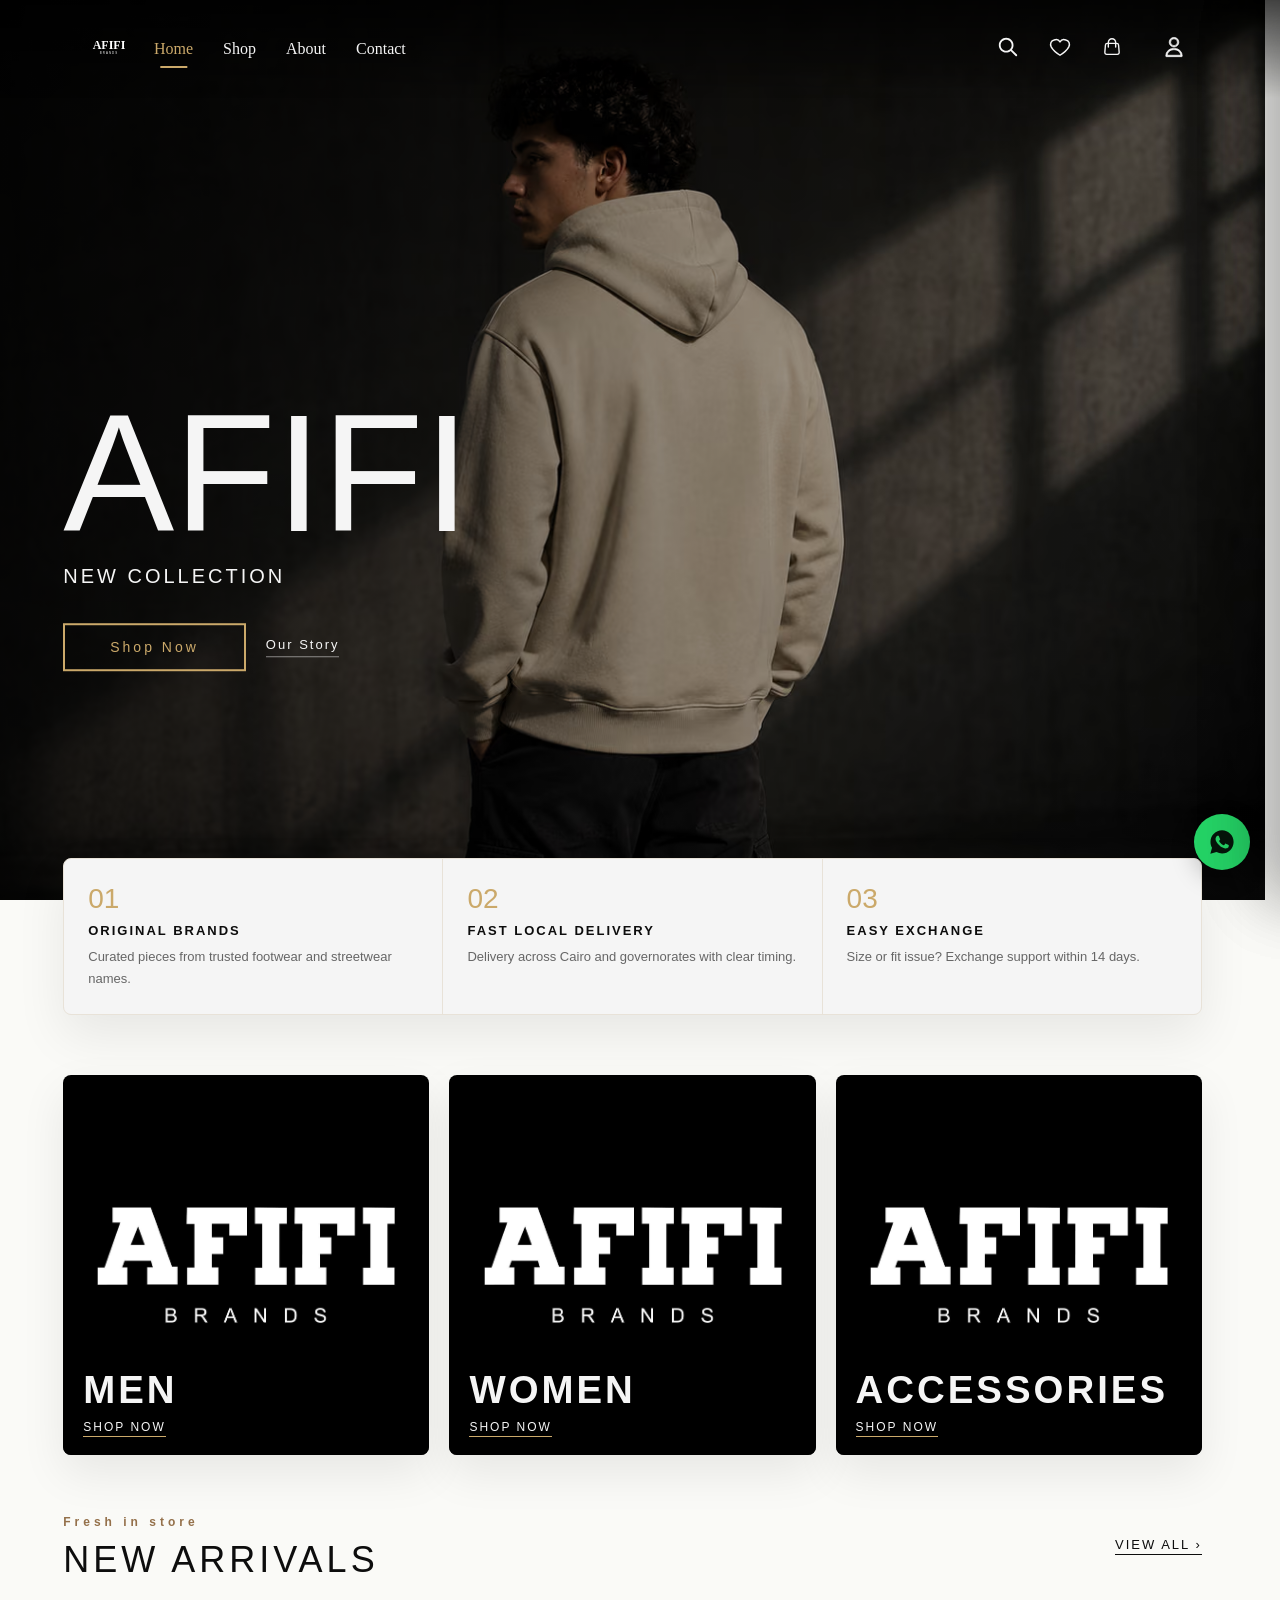
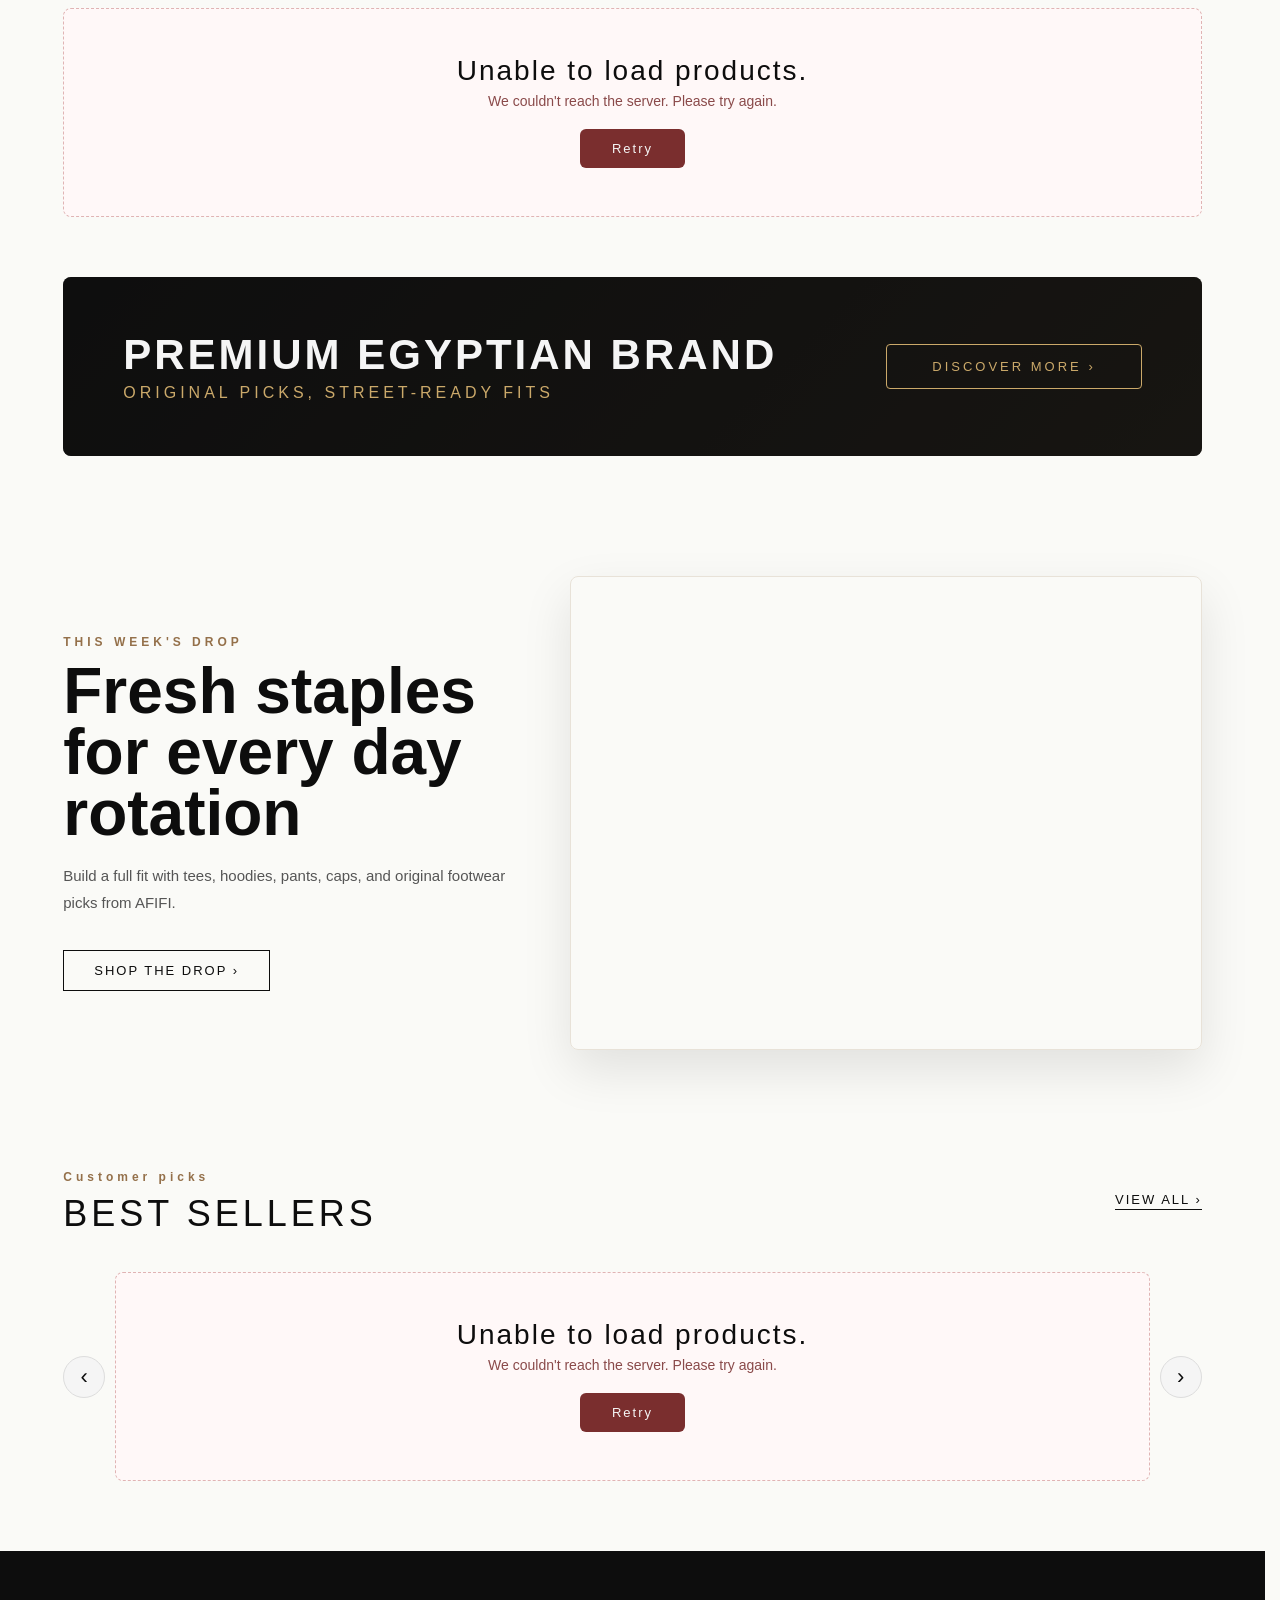
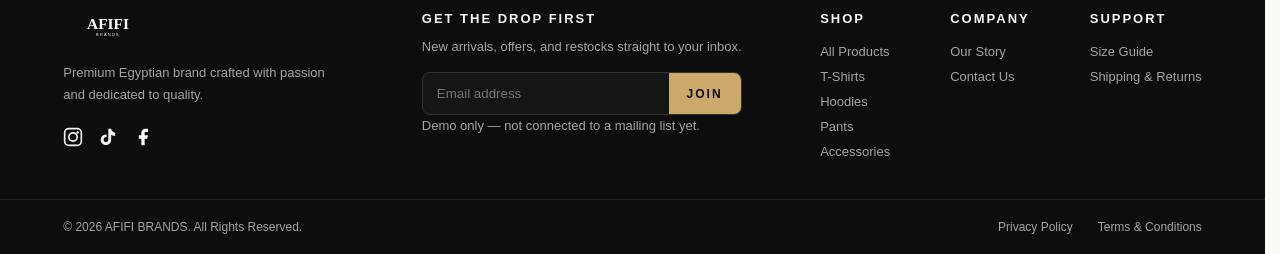
==== commit 28aa8c06: "Keep header UI usable when backend is offline" ====
--- a/index.html
+++ b/index.html
@@ -14,7 +14,7 @@
     <link rel="preload" href="fonts/montserrat-500-latin.woff2" as="font" type="font/woff2" crossorigin>
     <link rel="preload" as="image" type="image/avif" imagesrcset="images/hero/slide-1-768.avif 768w, images/hero/slide-1-1280.avif 1280w, images/hero/slide-1-1920.avif 1920w" imagesizes="100vw">
     <link rel="preload" as="image" type="image/webp" imagesrcset="images/hero/slide-1-768.webp 768w, images/hero/slide-1-1280.webp 1280w, images/hero/slide-1-1920.webp 1920w" imagesizes="100vw">
-    <link rel="stylesheet" href="brand.css?v=1.40">
+    <link rel="stylesheet" href="brand.css?v=1.41">
     <title>AFIFI | CLOTHING BRAND</title>
     <meta name="description" content="AFIFI - premium Egyptian streetwear brand. Shop original tees, hoodies, pants, and accessories built for everyday rotation.">
 </head>
@@ -253,6 +253,6 @@
   Example:
   <script>window.AFIFI_API_BASE_URL = 'https://api.yourdomain.com/api';</script>
 -->
-<script src="brand.js?v=1.33"></script>
+<script src="brand.js?v=1.34"></script>
 </body>
 </html>
--- a/brand.css
+++ b/brand.css
@@ -2421,14 +2421,82 @@
     letter-spacing: 2px;
 }
 
-.cart-merge-warning {
+.cart-merge-warning,
+.cart-drawer-notice,
+.wishlist-merge-warning,
+.wishlist-drawer-notice {
     margin: 0;
-    padding: 12px 16px;
-    font-size: 0.82rem;
-    line-height: 1.45;
-    color: #6b4a12;
-    background: #fff7e8;
-    border-bottom: 1px solid #f0dfc0;
+    padding: 18px 20px;
+    font-family: var(--font-body), sans-serif;
+    font-size: 13px;
+    line-height: 1.55;
+    color: #4a4a4a;
+    background: var(--paper);
+    border-bottom: 1px solid var(--line);
+    border-left: 3px solid var(--gold-text);
+    display: flex;
+    flex-direction: column;
+    align-items: stretch;
+    gap: 14px;
+    flex-shrink: 0;
+}
+
+.cart-panel .cart-merge-warning .account-retry-btn,
+.cart-panel .cart-drawer-notice .account-retry-btn,
+.cart-panel .cart-drawer-retry,
+.wishlist-panel .wishlist-merge-warning .account-retry-btn,
+.wishlist-panel .wishlist-drawer-notice .account-retry-btn,
+.wishlist-panel .wishlist-drawer-retry {
+    margin: 0;
+    align-self: stretch;
+    width: 100%;
+    box-sizing: border-box;
+    font-family: var(--font-accent), sans-serif;
+    font-size: 11px;
+    font-weight: 600;
+    letter-spacing: 2px;
+    text-transform: uppercase;
+    padding: 12px 18px;
+    border: 1px solid var(--line);
+    border-radius: var(--radius);
+    background: #fff;
+    color: var(--black);
+    cursor: pointer;
+    transition: background 0.25s ease, border-color 0.25s ease, color 0.25s ease, box-shadow 0.25s ease;
+}
+
+.cart-panel .cart-merge-warning .account-retry-btn:hover,
+.cart-panel .cart-drawer-notice .account-retry-btn:hover,
+.cart-panel .cart-drawer-retry:hover,
+.wishlist-panel .wishlist-merge-warning .account-retry-btn:hover,
+.wishlist-panel .wishlist-drawer-notice .account-retry-btn:hover,
+.wishlist-panel .wishlist-drawer-retry:hover {
+    background: var(--black);
+    border-color: var(--black);
+    color: var(--white);
+}
+
+.cart-panel .cart-merge-warning .account-retry-btn:focus-visible,
+.cart-panel .cart-drawer-notice .account-retry-btn:focus-visible,
+.cart-panel .cart-drawer-retry:focus-visible,
+.wishlist-panel .wishlist-merge-warning .account-retry-btn:focus-visible,
+.wishlist-panel .wishlist-drawer-notice .account-retry-btn:focus-visible,
+.wishlist-panel .wishlist-drawer-retry:focus-visible {
+    outline: 2px solid var(--gold);
+    outline-offset: 2px;
+}
+
+@media (min-width: 769px) {
+    .cart-panel .cart-merge-warning .account-retry-btn,
+    .cart-panel .cart-drawer-notice .account-retry-btn,
+    .cart-panel .cart-drawer-retry,
+    .wishlist-panel .wishlist-merge-warning .account-retry-btn,
+    .wishlist-panel .wishlist-drawer-notice .account-retry-btn,
+    .wishlist-panel .wishlist-drawer-retry {
+        align-self: flex-start;
+        width: auto;
+        min-width: 132px;
+    }
 }
 
 .cart-close {
@@ -2679,16 +2747,6 @@
     font-family: var(--font-accent), sans-serif;
     font-size: 14px;
     letter-spacing: 2px;
-}
-
-.wishlist-merge-warning {
-    margin: 0;
-    padding: 12px 16px;
-    font-size: 0.82rem;
-    line-height: 1.45;
-    color: #6b4a12;
-    background: #fff7e8;
-    border-bottom: 1px solid #f0dfc0;
 }
 
 .wishlist-close {
@@ -3647,6 +3705,35 @@
     display: none !important;
 }
 
+.account-session-notice {
+    margin: 4px 12px 10px;
+    padding: 12px 14px;
+    font-family: var(--font-body), sans-serif;
+    font-size: 12px;
+    line-height: 1.5;
+    color: #5a5a5a;
+    background: var(--paper);
+    border: 1px solid var(--line);
+    border-left: 3px solid var(--gold-text);
+    border-radius: 6px;
+    box-shadow: none;
+    display: block;
+}
+
+.account-menu .account-session-notice,
+.account-sheet-actions .account-session-notice {
+    align-items: unset;
+    gap: unset;
+    flex-shrink: unset;
+    border-bottom: 1px solid var(--line);
+}
+
+.account-sheet-actions .account-session-notice {
+    margin: 0 20px 12px;
+    padding: 14px 16px;
+    font-size: 13px;
+}
+
 .account-menu-item {
     padding: 10px 18px;
     font-family: var(--font-body), sans-serif;
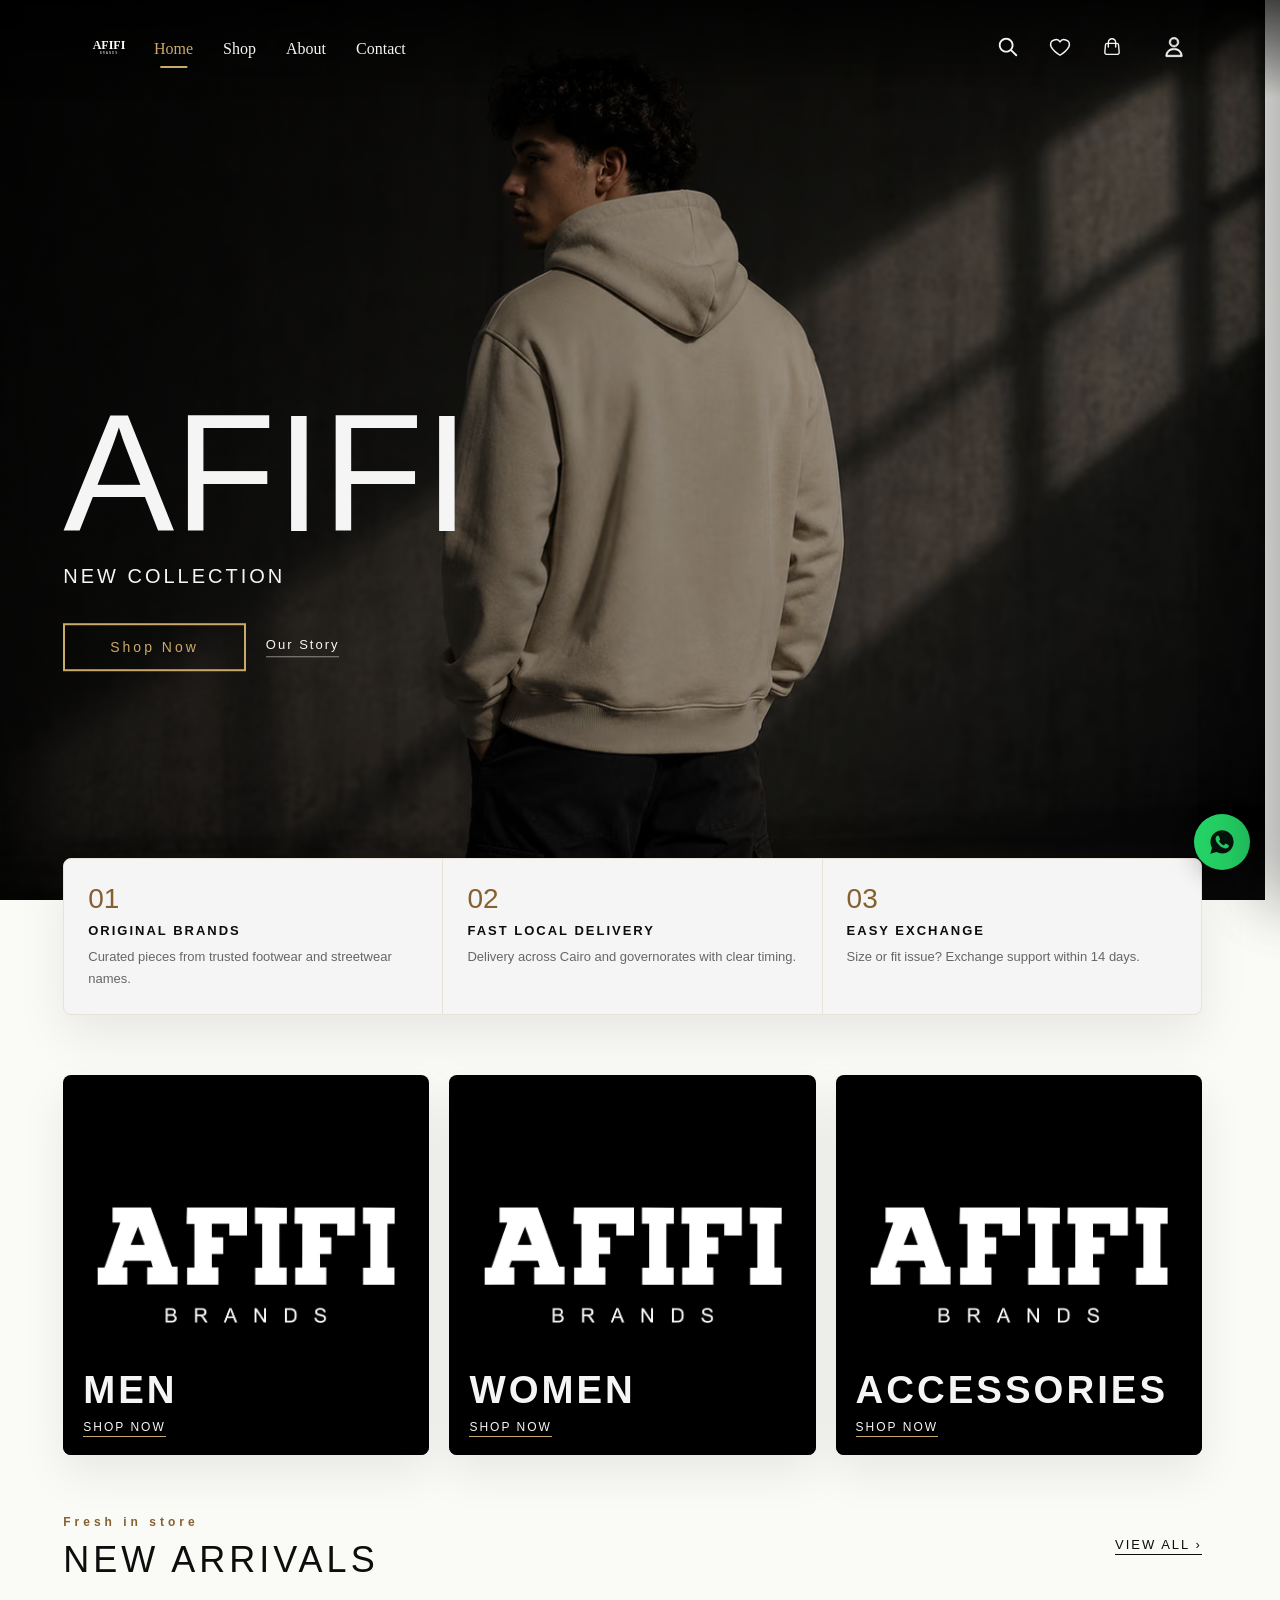
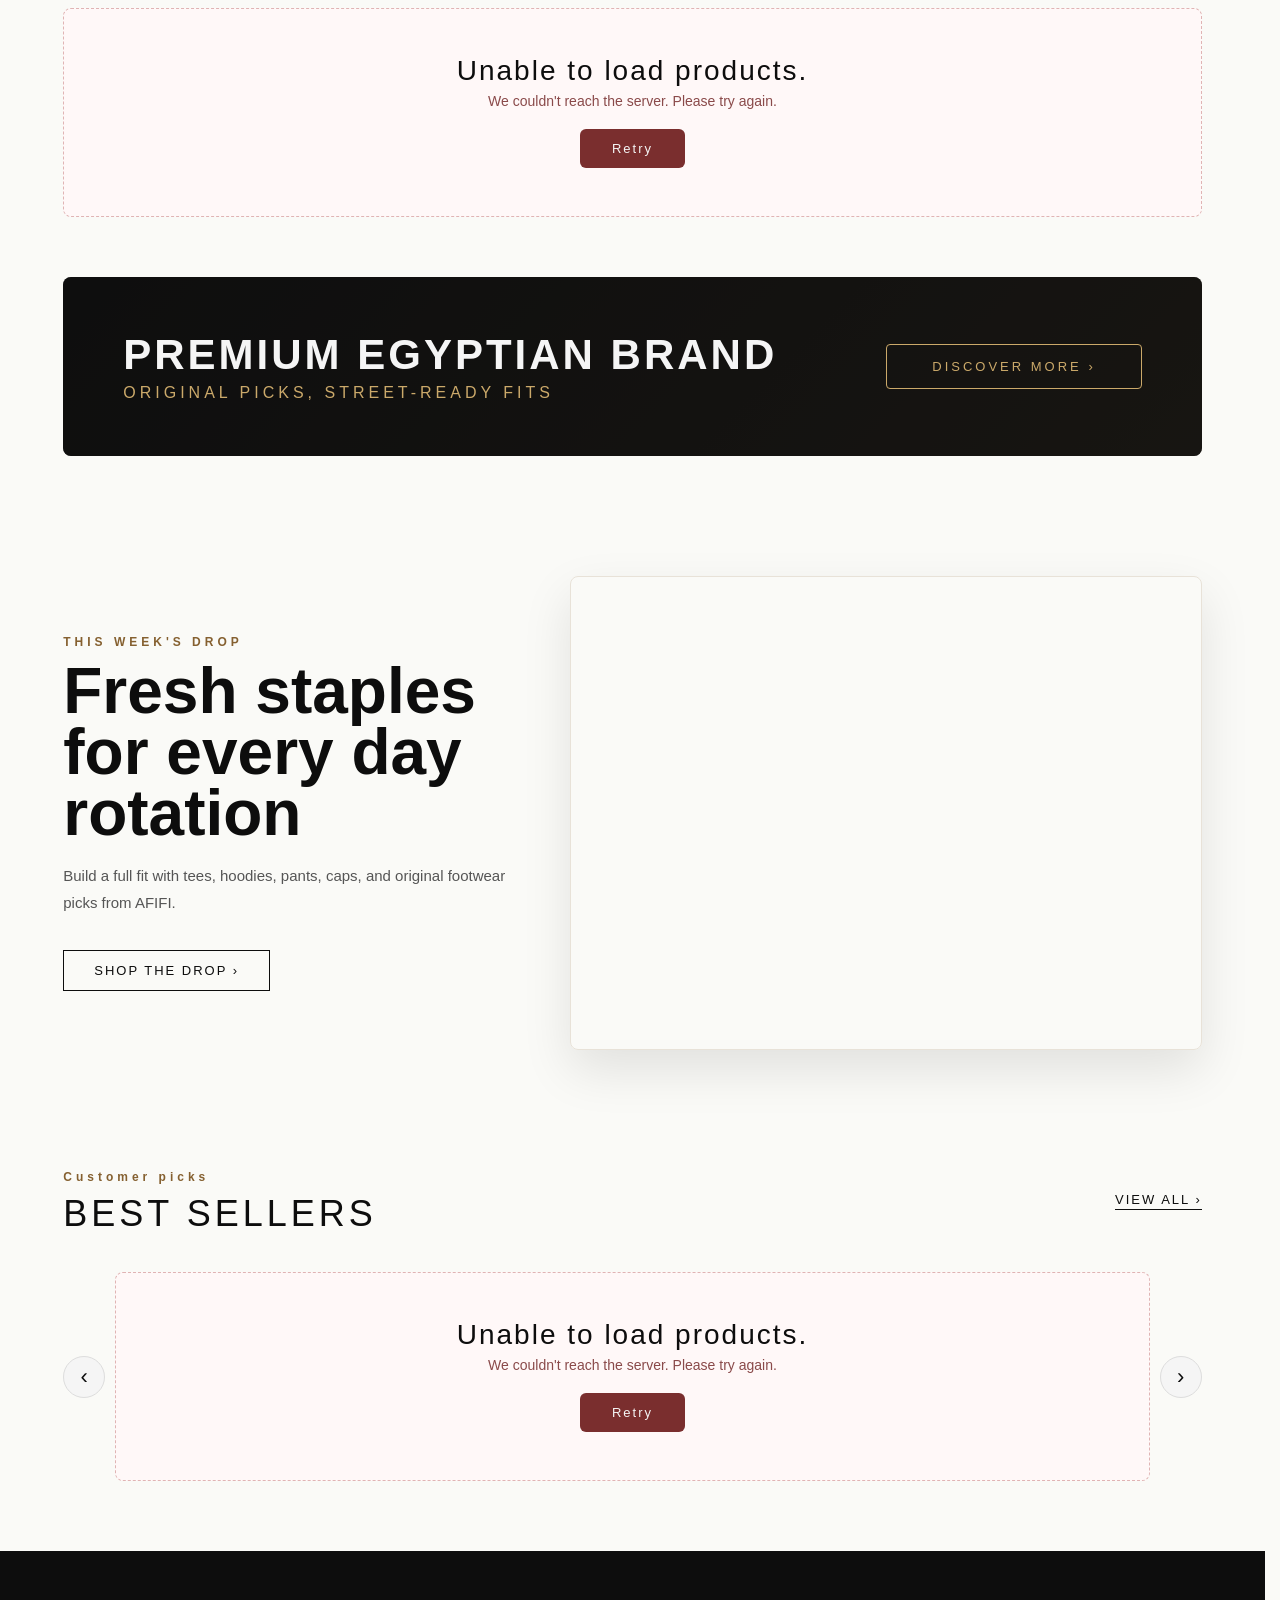
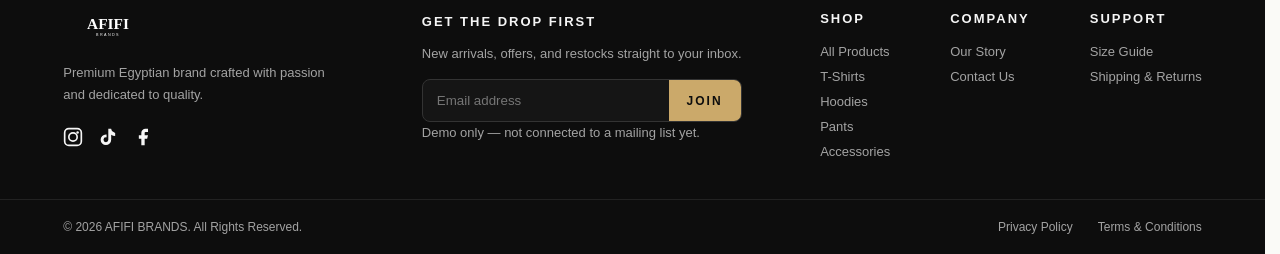
==== commit caa0db13: "Reach 100 accessibility on storefront pages" ====
--- a/index.html
+++ b/index.html
@@ -14,7 +14,7 @@
     <link rel="preload" href="fonts/montserrat-500-latin.woff2" as="font" type="font/woff2" crossorigin>
     <link rel="preload" as="image" type="image/avif" imagesrcset="images/hero/slide-1-768.avif 768w, images/hero/slide-1-1280.avif 1280w, images/hero/slide-1-1920.avif 1920w" imagesizes="100vw">
     <link rel="preload" as="image" type="image/webp" imagesrcset="images/hero/slide-1-768.webp 768w, images/hero/slide-1-1280.webp 1280w, images/hero/slide-1-1920.webp 1920w" imagesizes="100vw">
-    <link rel="stylesheet" href="brand.css?v=1.41">
+    <link rel="stylesheet" href="brand.css?v=1.45">
     <title>AFIFI | CLOTHING BRAND</title>
     <meta name="description" content="AFIFI - premium Egyptian streetwear brand. Shop original tees, hoodies, pants, and accessories built for everyday rotation.">
 </head>
@@ -207,7 +207,7 @@
             </div>
         </div>
         <div class="footer-newsletter">
-            <h3>GET THE DROP FIRST</h3>
+            <p class="footer-col-title">GET THE DROP FIRST</p>
             <p>New arrivals, offers, and restocks straight to your inbox.</p>
             <form class="newsletter-form">
                 <input type="email" placeholder="Email address" aria-label="Email address">
@@ -217,7 +217,7 @@
         </div>
         <div class="footer-links">
             <div class="footer-col">
-                <h3>SHOP</h3>
+                <p class="footer-col-title">SHOP</p>
                 <a href="shop.html">All Products</a>
                 <a href="shop.html">T-Shirts</a>
                 <a href="shop.html">Hoodies</a>
@@ -225,12 +225,12 @@
                 <a href="shop.html">Accessories</a>
             </div>
             <div class="footer-col">
-                <h3>COMPANY</h3>
+                <p class="footer-col-title">COMPANY</p>
                 <a href="about.html">Our Story</a>
                 <a href="contact.html">Contact Us</a>
             </div>
             <div class="footer-col">
-                <h3>SUPPORT</h3>
+                <p class="footer-col-title">SUPPORT</p>
                 <a href="support.html#size-guide">Size Guide</a>
                 <a href="support.html#shipping">Shipping & Returns</a>
             </div>
@@ -253,6 +253,6 @@
   Example:
   <script>window.AFIFI_API_BASE_URL = 'https://api.yourdomain.com/api';</script>
 -->
-<script src="brand.js?v=1.34"></script>
+<script src="brand.js?v=1.35"></script>
 </body>
 </html>
--- a/brand.css
+++ b/brand.css
@@ -85,7 +85,7 @@
 :root {
     --black: #0D0D0D;
     --gold: #CBA96A;
-    --gold-text: #94704A;
+    --gold-text: #856030;
     --grey: #A3A3A3;
     --white : #F5F5F5;
     --paper: #FAFAF7;
@@ -466,7 +466,7 @@
     display: block;
     font-family: var(--font-heading), sans-serif;
     font-size: 28px;
-    color: var(--gold);
+    color: var(--gold-text);
     margin-bottom: 8px;
 }
 
@@ -938,7 +938,7 @@
     padding: 12px 4px;
 }
 
-.product-info h4 {
+.product-info h3 {
     font-family: var(--font-accent), sans-serif;
     font-size: 13px;
     font-weight: 600;
@@ -947,13 +947,13 @@
     color: var(--black);
 }
 
-.product-info h4 a {
+.product-info h3 a {
     color: inherit;
     text-decoration: none;
     transition: color 0.3s ease;
 }
 
-.product-info h4 a:hover {
+.product-info h3 a:hover {
     color: var(--gold);
 }
 
@@ -1211,7 +1211,7 @@
     max-width: 340px;
 }
 
-.footer-newsletter h3 {
+.footer-newsletter .footer-col-title {
     font-family: var(--font-accent), sans-serif;
     font-size: 13px;
     font-weight: 700;
@@ -1299,7 +1299,7 @@
     gap: 10px;
 }
 
-.footer-col h3 {
+.footer-col .footer-col-title {
     font-family: var(--font-accent), sans-serif;
     font-size: 13px;
     font-weight: 700;
@@ -1477,7 +1477,7 @@
 
 .filter-btn:hover,
 .filter-btn.active {
-    color: var(--gold);
+    color: var(--gold-text);
     font-weight: 500;
 }
 
@@ -2138,7 +2138,7 @@
 
 .tab-btn {
     padding: 18px 30px; background: none; border: none; border-bottom: 2px solid transparent;
-    font-family: var(--font-accent), sans-serif; font-size: 13px; letter-spacing: 2px; cursor: pointer; color: #999; transition: all 0.3s ease;
+    font-family: var(--font-accent), sans-serif; font-size: 13px; letter-spacing: 2px; cursor: pointer; color: #6B6B6B; transition: all 0.3s ease;
 }
 .tab-btn:hover, .tab-btn.active { color: var(--black); border-bottom-color: var(--gold); }
 
@@ -2200,7 +2200,7 @@
 .value-card:hover { transform: translateY(-5px); }
 .value-icon { font-size: 32px; margin-bottom: 18px; }
 .value-card h3 { font-family: var(--font-accent), sans-serif; font-size: 14px; letter-spacing: 2px; margin: 0 0 12px 0; color: var(--black); }
-.value-card p { font-family: var(--font-body), sans-serif; font-size: 13px; line-height: 1.7; color: #777; margin: 0; }
+.value-card p { font-family: var(--font-body), sans-serif; font-size: 13px; line-height: 1.7; color: #6B6B6B; margin: 0; }
 
 .stats-section { display: flex; justify-content: center; gap: 60px; padding: var(--padding-section) var(--padding-page); background: var(--black); flex-wrap: wrap; }
 .stat-item { text-align: center; }
@@ -2414,7 +2414,7 @@
     justify-content: space-between;
 }
 
-.cart-header h3 {
+.cart-header .drawer-title {
     margin: 0;
     font-family: var(--font-accent), sans-serif;
     font-size: 14px;
@@ -2504,7 +2504,7 @@
     background: none;
     font-size: 24px;
     cursor: pointer;
-    color: #999;
+    color: #6B6B6B;
     padding: 4px;
     line-height: 1;
     transition: color 0.25s ease;
@@ -2742,7 +2742,7 @@
     justify-content: space-between;
 }
 
-.wishlist-header h3 {
+.wishlist-header .drawer-title {
     margin: 0;
     font-family: var(--font-accent), sans-serif;
     font-size: 14px;
@@ -2754,7 +2754,7 @@
     background: none;
     font-size: 24px;
     cursor: pointer;
-    color: #999;
+    color: #6B6B6B;
     padding: 4px;
     line-height: 1;
     transition: color 0.25s ease;
@@ -3276,6 +3276,7 @@
     .filter-btn.active {
         border-color: var(--gold);
         background: rgba(203, 169, 106, 0.12);
+        color: var(--gold-text);
     }
 
     .shop-search-input,
@@ -3403,7 +3404,7 @@
     .thumbnails { gap: 6px; }
     .thumb { width: 60px; height: 60px; }
 
-    .carousel-track .product-info h4 {
+    .carousel-track .product-info h3 {
         font-size: 11px;
         line-height: 1.35;
         min-height: 30px;
@@ -3543,7 +3544,7 @@
     background: none;
     font-size: 22px;
     line-height: 1;
-    color: #999;
+    color: #6B6B6B;
     cursor: pointer;
     border-radius: 6px;
     transition: color 0.25s ease, background 0.25s ease;
@@ -3582,9 +3583,14 @@
     font-size: 13px;
     font-weight: 700;
     letter-spacing: 1.5px;
-    color: #999;
+    color: #6B6B6B;
     cursor: pointer;
     transition: color 0.25s ease, border-color 0.25s ease;
+}
+
+.auth-tab:hover:not(.active),
+.auth-tab:focus-visible:not(.active) {
+    color: var(--black);
 }
 
 .auth-tab.active {
@@ -3932,7 +3938,7 @@
 .account-intro p {
     font-family: var(--font-body), sans-serif;
     font-size: 14px;
-    color: #777;
+    color: #6B6B6B;
     margin: 0;
     line-height: 1.6;
 }
@@ -3979,14 +3985,30 @@
     cursor: pointer;
     background: transparent;
     font-family: var(--font-accent), sans-serif;
+    transition: background 0.25s ease, border-color 0.25s ease, color 0.25s ease;
+}
+
+.account-actions .story-btn:hover,
+.account-actions .story-btn:focus-visible,
+.account-actions .story-btn:active {
+    background: var(--black);
+    border-color: var(--black);
+    color: var(--white);
+}
+
+.account-actions .story-btn:focus-visible {
+    outline: 2px solid var(--gold);
+    outline-offset: 2px;
 }
 
 .account-btn-secondary {
-    border-color: #ccc;
-    color: #555;
-}
-
-.account-btn-secondary:hover {
+    border-color: var(--line);
+    color: var(--black);
+}
+
+.account-actions .account-btn-secondary:hover,
+.account-actions .account-btn-secondary:focus-visible,
+.account-actions .account-btn-secondary:active {
     background: var(--black);
     border-color: var(--black);
     color: var(--white);
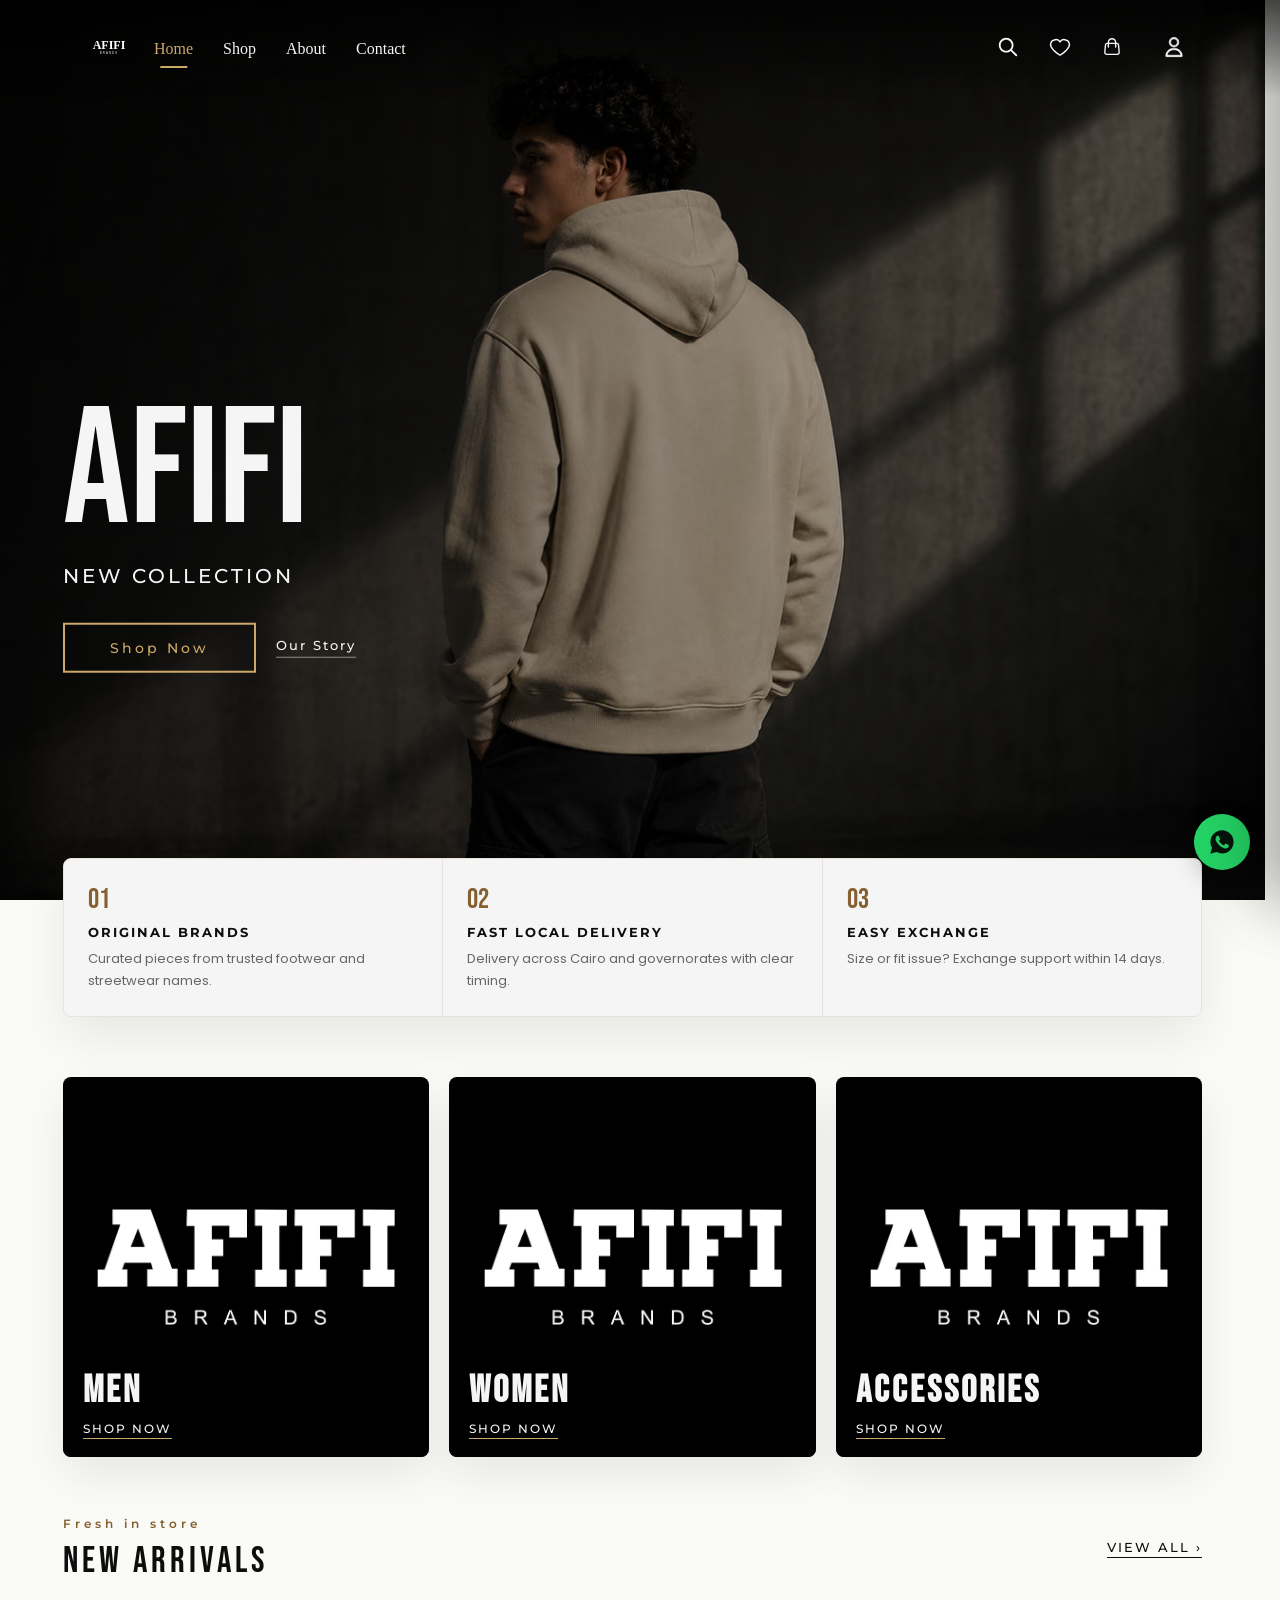
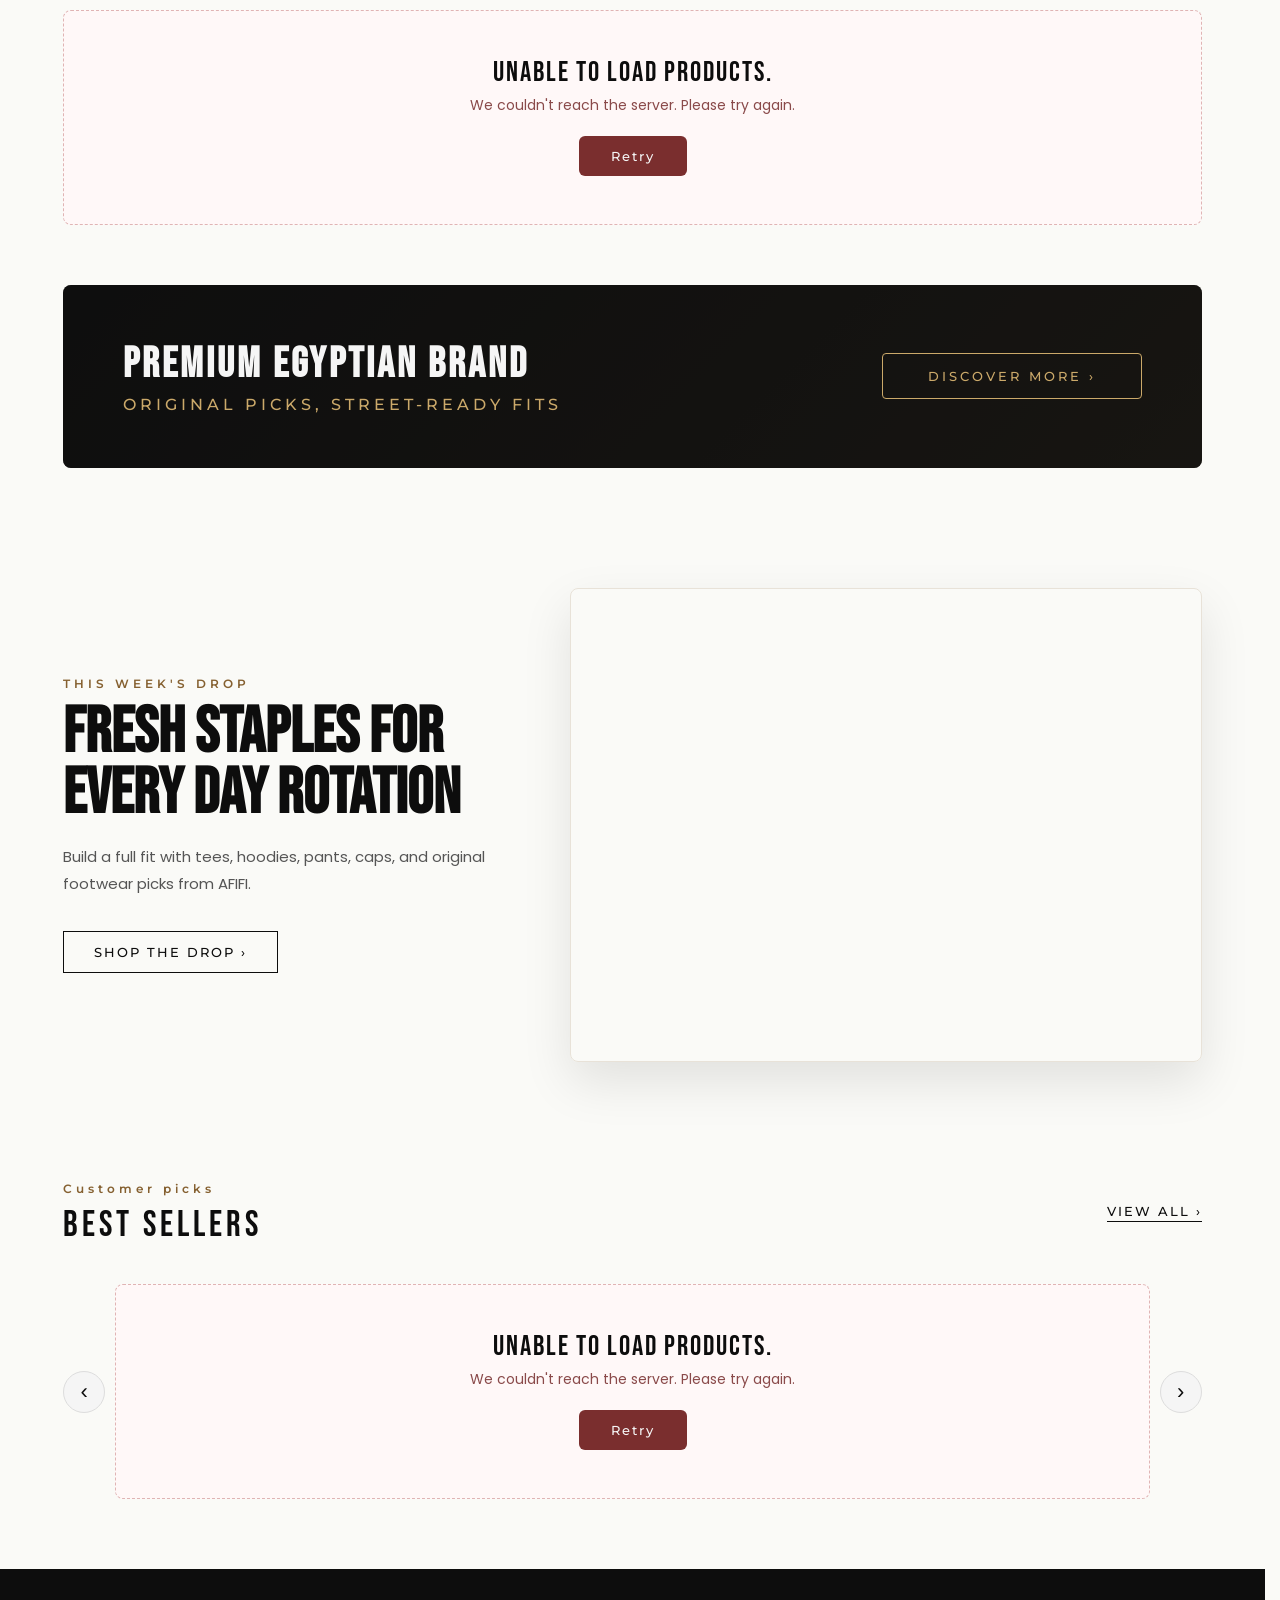
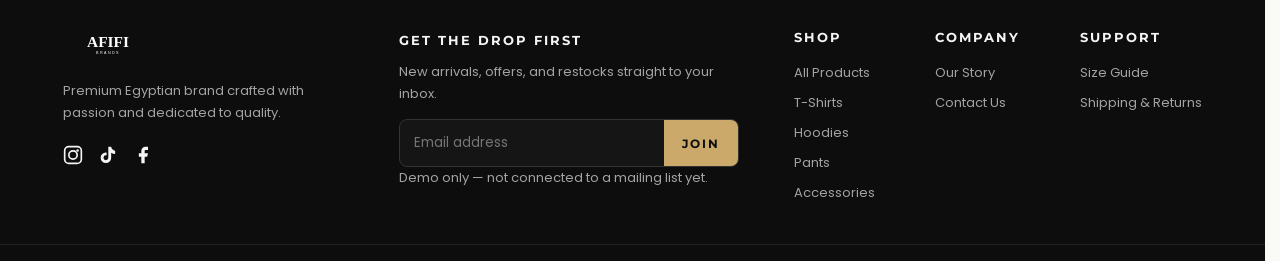
==== commit 6b53ebfe: "Optimize storefront API requests and product image fallback" ====
--- a/index.html
+++ b/index.html
@@ -14,7 +14,7 @@
     <link rel="preload" href="fonts/montserrat-500-latin.woff2" as="font" type="font/woff2" crossorigin>
     <link rel="preload" as="image" type="image/avif" imagesrcset="images/hero/slide-1-768.avif 768w, images/hero/slide-1-1280.avif 1280w, images/hero/slide-1-1920.avif 1920w" imagesizes="100vw">
     <link rel="preload" as="image" type="image/webp" imagesrcset="images/hero/slide-1-768.webp 768w, images/hero/slide-1-1280.webp 1280w, images/hero/slide-1-1920.webp 1920w" imagesizes="100vw">
-    <link rel="stylesheet" href="brand.css?v=1.45">
+    <link rel="stylesheet" href="brand.css?v=1.46">
     <title>AFIFI | CLOTHING BRAND</title>
     <meta name="description" content="AFIFI - premium Egyptian streetwear brand. Shop original tees, hoodies, pants, and accessories built for everyday rotation.">
 </head>
@@ -253,6 +253,6 @@
   Example:
   <script>window.AFIFI_API_BASE_URL = 'https://api.yourdomain.com/api';</script>
 -->
-<script src="brand.js?v=1.35"></script>
+<script src="brand.js?v=1.38"></script>
 </body>
 </html>
--- a/brand.css
+++ b/brand.css
@@ -381,16 +381,6 @@
     color: var(--white);
     text-transform: uppercase;
     min-block-size: clamp(14px, 2vw, 20px);
-}
-
-.hero-kicker {
-    display: inline-flex;
-    margin-bottom: 14px;
-    font-family: var(--font-accent), sans-serif;
-    font-size: 12px;
-    letter-spacing: 3px;
-    text-transform: uppercase;
-    color: var(--gold);
 }
 
 .hero-actions {
@@ -758,63 +748,6 @@
     pointer-events: none;
 }
 
-/* Homepage product skeletons — shared New Arrivals grid + Best Sellers carousel */
-.new-arrivals .shop-skeleton-card {
-    display: flex;
-    flex-direction: column;
-    gap: 0;
-    min-width: 0;
-    width: 100%;
-    box-sizing: border-box;
-}
-
-.best-sellers .shop-skeleton-card {
-    display: flex;
-    flex-direction: column;
-    gap: 0;
-    min-width: 0;
-    box-sizing: border-box;
-}
-
-.new-arrivals .shop-skeleton-img,
-.best-sellers .shop-skeleton-img {
-    width: 100%;
-    aspect-ratio: 3 / 4;
-    border-radius: var(--radius);
-    border: 1px solid var(--line);
-    box-sizing: border-box;
-    background: linear-gradient(90deg, #ece8e1 25%, #f6f3ee 50%, #ece8e1 75%);
-    background-color: #f6f3ee;
-    background-size: 200% 100%;
-    animation: product-skeleton-shimmer 1.4s ease-in-out infinite;
-}
-
-.new-arrivals .shop-skeleton-line,
-.best-sellers .shop-skeleton-line {
-    margin: 12px 4px 0;
-    height: 13px;
-    width: 72%;
-    border-radius: 4px;
-    background: linear-gradient(90deg, #ece8e1 25%, #f6f3ee 50%, #ece8e1 75%);
-    background-size: 200% 100%;
-    animation: product-skeleton-shimmer 1.4s ease-in-out infinite;
-}
-
-.new-arrivals .shop-skeleton-line.short,
-.best-sellers .shop-skeleton-line.short {
-    margin-top: 6px;
-    width: 42%;
-    height: 13px;
-}
-
-.carousel-track .shop-skeleton-card {
-    flex: 0 0 180px;
-    width: 180px;
-    min-width: 180px;
-    flex-shrink: 0;
-    scroll-snap-align: start;
-}
-
 .product-card {
     cursor: pointer;
     min-width: 0;
@@ -1124,15 +1057,6 @@
 .best-sellers .carousel-wrapper:has(.carousel-track.is-loading) .carousel-arrow {
     visibility: hidden;
     pointer-events: none;
-}
-
-@media (min-width: 769px) {
-    .best-sellers .carousel-track.is-loading > .shop-skeleton-card {
-        flex: 0 0 180px;
-        width: 180px;
-        min-width: 180px;
-        max-width: 180px;
-    }
 }
 
 .carousel-track {
@@ -3181,14 +3105,6 @@
         scroll-snap-align: none;
     }
 
-    .carousel-track .shop-skeleton-card {
-        flex: unset;
-        width: 100%;
-        min-width: 0;
-        max-width: none;
-        scroll-snap-align: none;
-    }
-
     .carousel-track .home-products-empty,
     .carousel-track .home-products-error {
         grid-column: 1 / -1;
@@ -3408,14 +3324,6 @@
         font-size: 11px;
         line-height: 1.35;
         min-height: 30px;
-    }
-
-    .carousel-track .shop-skeleton-line {
-        height: 11px;
-    }
-
-    .carousel-track .shop-skeleton-line.short {
-        height: 11px;
     }
 
     .carousel-track .product-info p {
